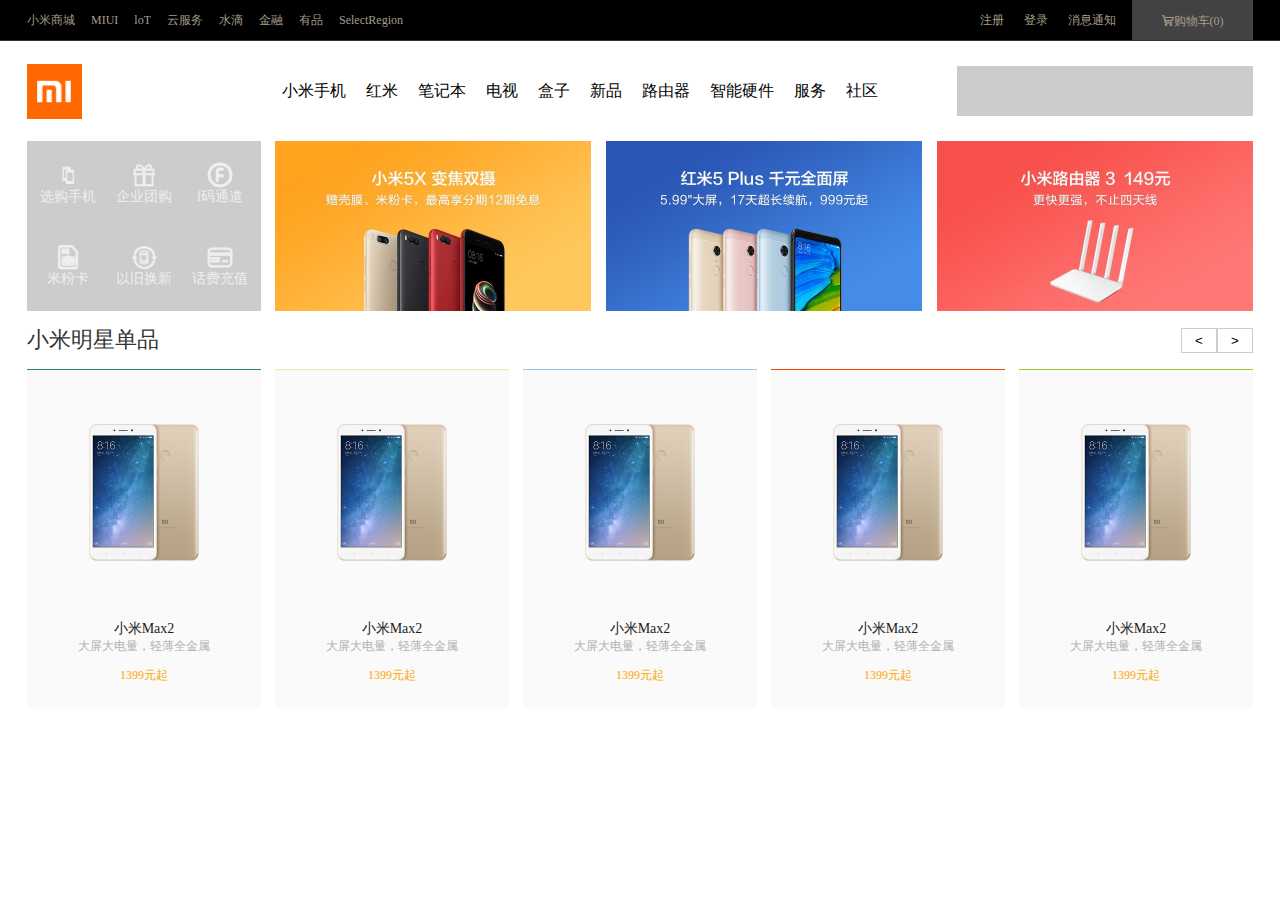
==== index.html @ 0aa176bc "1" ====
<!DOCTYPE html>
<html lang="en">
<head>
	<meta charset="UTF-8">
	<title>小米</title>
	<link rel="shortcut icon" href="image/xmi-logo.ico" type="image/x-icon">
	<link rel="stylesheet" href="css/index.css">
	<link rel="stylesheet" href="css/bass.css">
	<link rel="stylesheet" href="font/iconfont.css">
</head>
<body>
	<!-- 头部开始 -->
	<div class="head">
		<div class="head-neikuan">
			<div class="head-left">
				<a href="" class="head-wenzi">小米商城</a>
				<a href="" class="head-wenzi">MIUI</a>
				<a href="" class="head-wenzi">loT</a>
				<a href="" class="head-wenzi">云服务</a>
				<a href="" class="head-wenzi">水滴</a>
				<a href="" class="head-wenzi">金融</a>
				<a href="" class="head-wenzi">有品</a>
				<a href="" class="head-wenzi">SelectRegion</a>
			</div>
			<div class="head-right">
				<a href="" class="head-wenzi-r">注册</a>
				<a href="" class="head-wenzi-r">登录</a>
				<a href="" class="head-wenzi-r">消息通知</a>
				<div class="buycar">
					<span class="iconfont icon-cart head-buy">购物车(0)</span>
				</div>
			</div>
		</div>
	</div>
	<!-- 头部结束 -->
	<!-- 导航开始 -->
	<div class="nav">
		<div class="nav-left">
			<div class="logo">
				<img src="image/xmi-logo.ico" alt="">
			</div>
		</div>
		<div class="nav-center">
			<span class="nav-wenzi">小米手机</span>
			<span class="nav-wenzi">红米</span>
			<span class="nav-wenzi">笔记本</span>
			<span class="nav-wenzi">电视</span>
			<span class="nav-wenzi">盒子</span>
			<span class="nav-wenzi">新品</span>
			<span class="nav-wenzi">路由器</span>
			<span class="nav-wenzi">智能硬件</span>
			<span class="nav-wenzi">服务</span>
			<span class="nav-wenzi">社区</span>
		</div>
		<div class="nav-right"></div>	
	</div>
	<!-- 导航结束 -->
	<!-- Banner 下列表开始 -->
	<ul class="bannerList">
		<li>
			<div class="banner-icon">
				<a href=""> <!-- 只为了跳转 --> 
					<span class="iconfont icon-xuangoushouji banner-shouji"></span>
					<span class="list-1">选购手机</span>
				</a>		
			</div>

			<div class="banner-icon">
				<a href="">
					<span class="iconfont icon-man150yuanbaoyou24px banner-shouji"></span>
					<span class="list-1">企业团购</span>
				</a>		
			</div>

			<div class="banner-icon">
				<a href=""> 
					<span class="iconfont icon-fma banner-shouji"></span>
					<span class="list-1">f码通道</span>
				</a>		
			</div>

			<div class="banner-icon">
				<a href=""> 
					<span class="iconfont icon-mifenqia banner-shouji"></span>
					<span class="list-1">米粉卡</span>
				</a>		
			</div>

			<div class="banner-icon">
				<a href=""> 
					<span class="iconfont icon-yijiuhuanxin banner-shouji"></span>
					<span class="list-1">以旧换新</span>
				</a>		
			</div>

			<div class="banner-icon">
				<a href=""> 
					<span class="iconfont icon-huafeichongzhi banner-shouji"></span>
					<span class="list-1">话费充值</span>
				</a>		
			</div>
		</li>
		<li><img src="image/banneerTupian1.jpg" alt=""></li>
		<li><img src="image/banneerTupian2.jpg" alt=""></li>
		<li><img src="image/banneerTupian3.jpg" alt=""></li>
	</ul>
	<!-- Banner 下列表结束 -->
	<!-- 单品开始 -->
	<div class="danpin">
		<div class="danpin-top">
			<h1 class="danpin-title">小米明星单品</h1>
			<div class="danpin-jiantou">
				<button>&lt;</button>
				<button>&gt;</button>
			</div>
		</div>
		<div class="danpin-bottom">
			<div class="danpin-item">
				<div class="danpin-item1">
					<img src="image/shoujitu.ico" alt="">
				</div>
				<a href="" class="danpin-item2">小米Max2</a>
				<span class="danpin-item3">大屏大电量，轻薄全金属</span>
				<span class="danpin-item4">1399元起</span>
			</div>

			<div class="danpin-item">
				<div class="danpin-item1">
					<img src="image/shoujitu.ico" alt="">
				</div>
				<a href="" class="danpin-item2">小米Max2</a>
				<span class="danpin-item3">大屏大电量，轻薄全金属</span>
				<span class="danpin-item4">1399元起</span>
			</div>

			<div class="danpin-item">
				<div class="danpin-item1">
					<img src="image/shoujitu.ico" alt="">
				</div>
				<a href="" class="danpin-item2">小米Max2</a>
				<span class="danpin-item3">大屏大电量，轻薄全金属</span>
				<span class="danpin-item4">1399元起</span>
			</div>

			<div class="danpin-item">
				<div class="danpin-item1">
					<img src="image/shoujitu.ico" alt="">
				</div>
				<a href="" class="danpin-item2">小米Max2</a>
				<span class="danpin-item3">大屏大电量，轻薄全金属</span>
				<span class="danpin-item4">1399元起</span>
			</div>

			<div class="danpin-item">
				<div class="danpin-item1">
					<img src="image/shoujitu.ico" alt="">
				</div>
				<a href="" class="danpin-item2">小米Max2</a>
				<span class="danpin-item3">大屏大电量，轻薄全金属</span>
				<span class="danpin-item4">1399元起</span>
			</div>
		</div>
	</div>
	<!-- 单品结束 -->
</body>
</html>
---- css/index.css ----
@font-face {
  font-family: 'iconfont';  /* project id 507239 */
  src: url('https://at.alicdn.com/t/font_507239_ojfknnttxx0f6r.eot');
  src: url('https://at.alicdn.com/t/font_507239_ojfknnttxx0f6r.eot?#iefix') format('embedded-opentype'),
  url('https://at.alicdn.com/t/font_507239_ojfknnttxx0f6r.woff') format('woff'),
  url('https://at.alicdn.com/t/font_507239_ojfknnttxx0f6r.ttf') format('truetype'),
  url('https://at.alicdn.com/t/font_507239_ojfknnttxx0f6r.svg#iconfont') format('svg');
}
.head{
	width: 100%;
	height: 40px;
	background-color: rgba(0, 0, 0, 8);
	border-bottom: 1px solid #333333;
}
.head-neikuan{
	width: 1226px;
	height: 100%;
	margin: 0 auto;
}
.head-left{
	background-color: #333333; 
}
.head-wenzi{
	color: #a59c89;
	font-size: 12px;
	line-height: 40px;
    float: left;
    margin-right: 16px;
    overflow: hidden; 
}
.head-right{
	overflow: hidden;
	float: right;
}
.head-wenzi-r{
	color: #a59c89;
	font-size: 12px;
	line-height: 40px;
    margin-right: 16px;  
}
.buycar{
	width: 121px;
	height: 40px;
	background-color: #424242;
	float: right;
	text-align: center;
	line-height: 40px;
}
.nav{
	width: 1226px;
	height: 100px;
	overflow: hidden;
	margin: 0 auto;
}

.nav-left{
	width: 55px;
	height: 55px;
    background-color: #ff6700;
    margin-top: 22.5px;
    float: left;
}
.logo{
	margin: 0 auto;
}
.nav-center{
	float: left;
	margin-left: 190px;
}
.nav-wenzi{
	float: left;
	line-height: 100px;
	padding: 0 10px;
	cursor: pointer;
}
.nav-right{
	width: 296px;
	height: 50px;
	float: right;
	background-color: #ccc;
	margin-top: 25px;
}
.danpin{
	width: 1226px;
	height: 438px;
	margin: 0 auto;
}
.danpin-top{
	width: 100%;
	height: 58px;
	line-height: 58px;
	color: #333;
}
.danpin-title{
	font-size: 22px;
	font-weight: 200;
	float: left;
}
.danpin-jiantou{
	width: 72px;
	height: 25px;
	background-color: red;
	float: right;
	margin-top: 16.5px;
}
.danpin-jiantou button{
	width: 34px;
	height: 23px;
	border: 1px solid #ccc;
	background-color: #fff;
	float: left;
	box-sizing: content-box;
	cursor: pointer; 
}
.danpin-bottom{
	width: 100%;
	height: 380px;
}
.danpin-item{
	width: 234px;
	height: 300px;
	border-top: 1px solid blue;
	background-color: #fafafa;
	padding-top: 39px;
	text-align: center;
	float: left;
	margin-right: 14px;
}
.danpin-item:nth-child(5){
	margin-right: 0;
	border-top-color: yellowgreen;
}
.danpin-item:nth-child(4){
	border-top-color: orangered;
}
.danpin-item:nth-child(3){
	border-top-color: skyblue;
}
.danpin-item:nth-child(2){
	border-top-color: palegoldenrod;
}
.danpin-item:nth-child(1){
	border-top-color: seagreen;
}
.danpin-item1{
	width: 160px;
	height: 166px;
	background-color: #fafafa;
	margin: 0 auto;
	/* margin-top:  */
}
.danpin-item2{
	display: block;
	margin-top: 45px;
	font-size: 14px;
	font-weight: 400;
	color: #212121;
}
.danpin-item3{
	display: block;
	font-size: 12px;
    color: #b0b0b0;
}
.danpin-item4{
    font-size: 12px;
    color: orange;
    display: block;
    margin-top: 12px;
}
.buycar .head-buy{
	color: #a59c89;
	font-size: 12px;
}
.bannerList{
	width: 1226px;
	height: 170px;
	margin: 0 auto; 
}
.bannerList li{
	width: 316px;
	height: 100%;
	background-color: #ccc;
	float: left;
}
.bannerList li:nth-child(1){
	width: 228px;
	height: 164px;
	padding: 3px;
}
.bannerList li:nth-child(2){
	margin-left: 14px;
}
.bannerList li:nth-child(3){
	margin-left: 15px;
}
.bannerList li:nth-child(4){
	margin-left: 15px;
}
.banner-icon{
	width: 76px;
	height: 64px;
	/* background-color: palevioletred; */
	padding-top: 18px;
	float: left;
}
.banner-icon .banner-shouji{
	font-size: 24px;
	font-weight: bolder;
	color: rgba(255, 255, 255, 0.7);
	display: block;
	text-align: center;
}
.list-1{
	font-size: 14px;
	color: rgba(255, 255, 255, 0.7);
	display: block;
	text-align: center;
}
---- css/bass.css ----
*{
	margin: 0; /*body=8px*/
	padding: 0;/* 列表；button */
	text-decoration: none;/* a */
	outline: none;/* button */
	list-style: none;/* 列表 */
}
img{
	width: 100%;
	height: 100%;
}
---- font/iconfont.css ----
@font-face {font-family: "iconfont";
  src: url('iconfont.eot?t=1513146996844'); /* IE9*/
  src: url('iconfont.eot?t=1513146996844#iefix') format('embedded-opentype'), /* IE6-IE8 */
  url('[data-uri]') format('woff'),
  url('iconfont.ttf?t=1513146996844') format('truetype'), /* chrome, firefox, opera, Safari, Android, iOS 4.2+*/
  url('iconfont.svg?t=1513146996844#iconfont') format('svg'); /* iOS 4.1- */
}

.iconfont {
  font-family:"iconfont" !important;
  font-size:16px;
  font-style:normal;
  -webkit-font-smoothing: antialiased;
  -moz-osx-font-smoothing: grayscale;
}

.icon-15tianwuliyoutuihuo:before { content: "\e606"; }

.icon-qianjin:before { content: "\e654"; }

.icon-520jiashouhouwangdian24px:before { content: "\e607"; }

.icon-man150yuanbaoyou24px:before { content: "\e608"; }

.icon-xinxi:before { content: "\e61b"; }

.icon-weibiaoti-1:before { content: "\e603"; }

.icon-weixiu:before { content: "\e604"; }

.icon-sousuoanniu:before { content: "\e64f"; }

.icon-font43:before { content: "\e602"; }

.icon-xuangoushouji:before { content: "\e605"; }

.icon-tianwuliyoutuihuo:before { content: "\e622"; }

.icon-cart:before { content: "\e600"; }

.icon-mifenqia:before { content: "\e60e"; }

.icon-yijiuhuanxin:before { content: "\e60f"; }

.icon-huafeichongzhi:before { content: "\e610"; }

.icon-fma:before { content: "\e601"; }
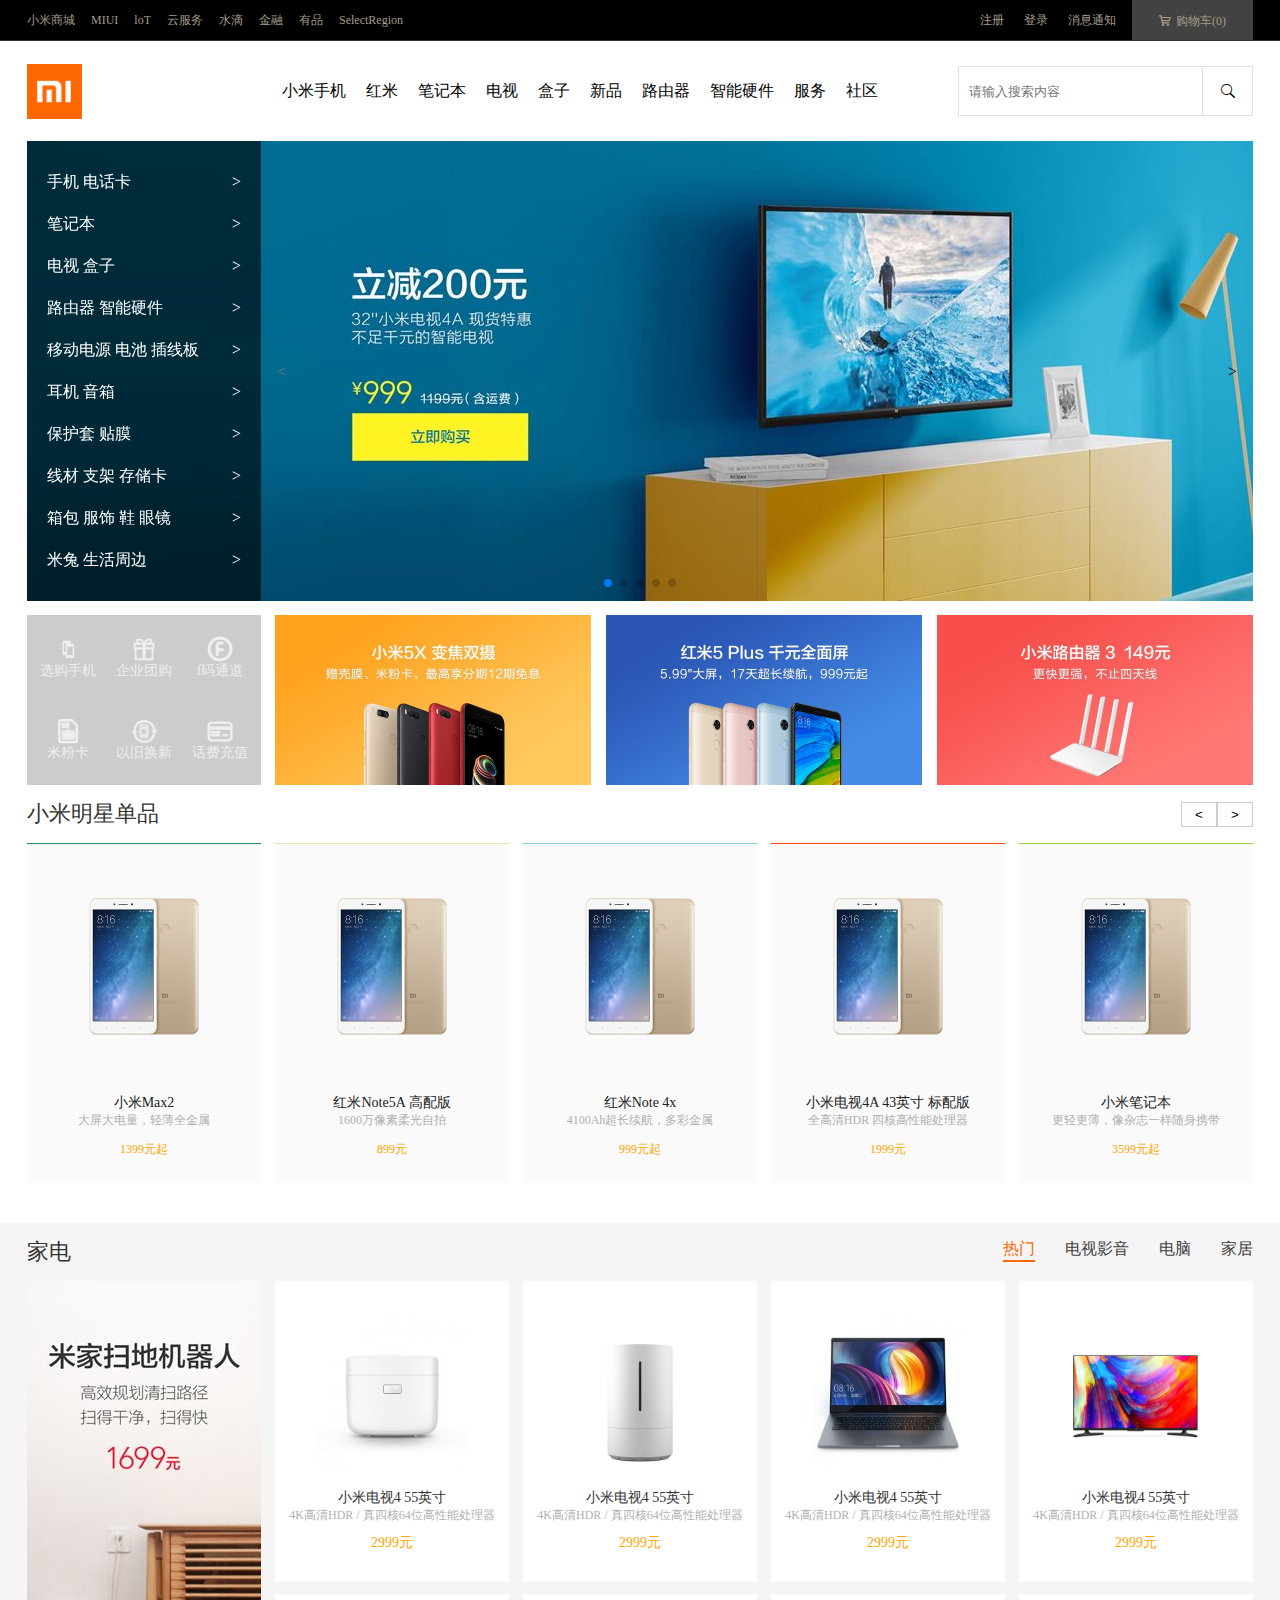
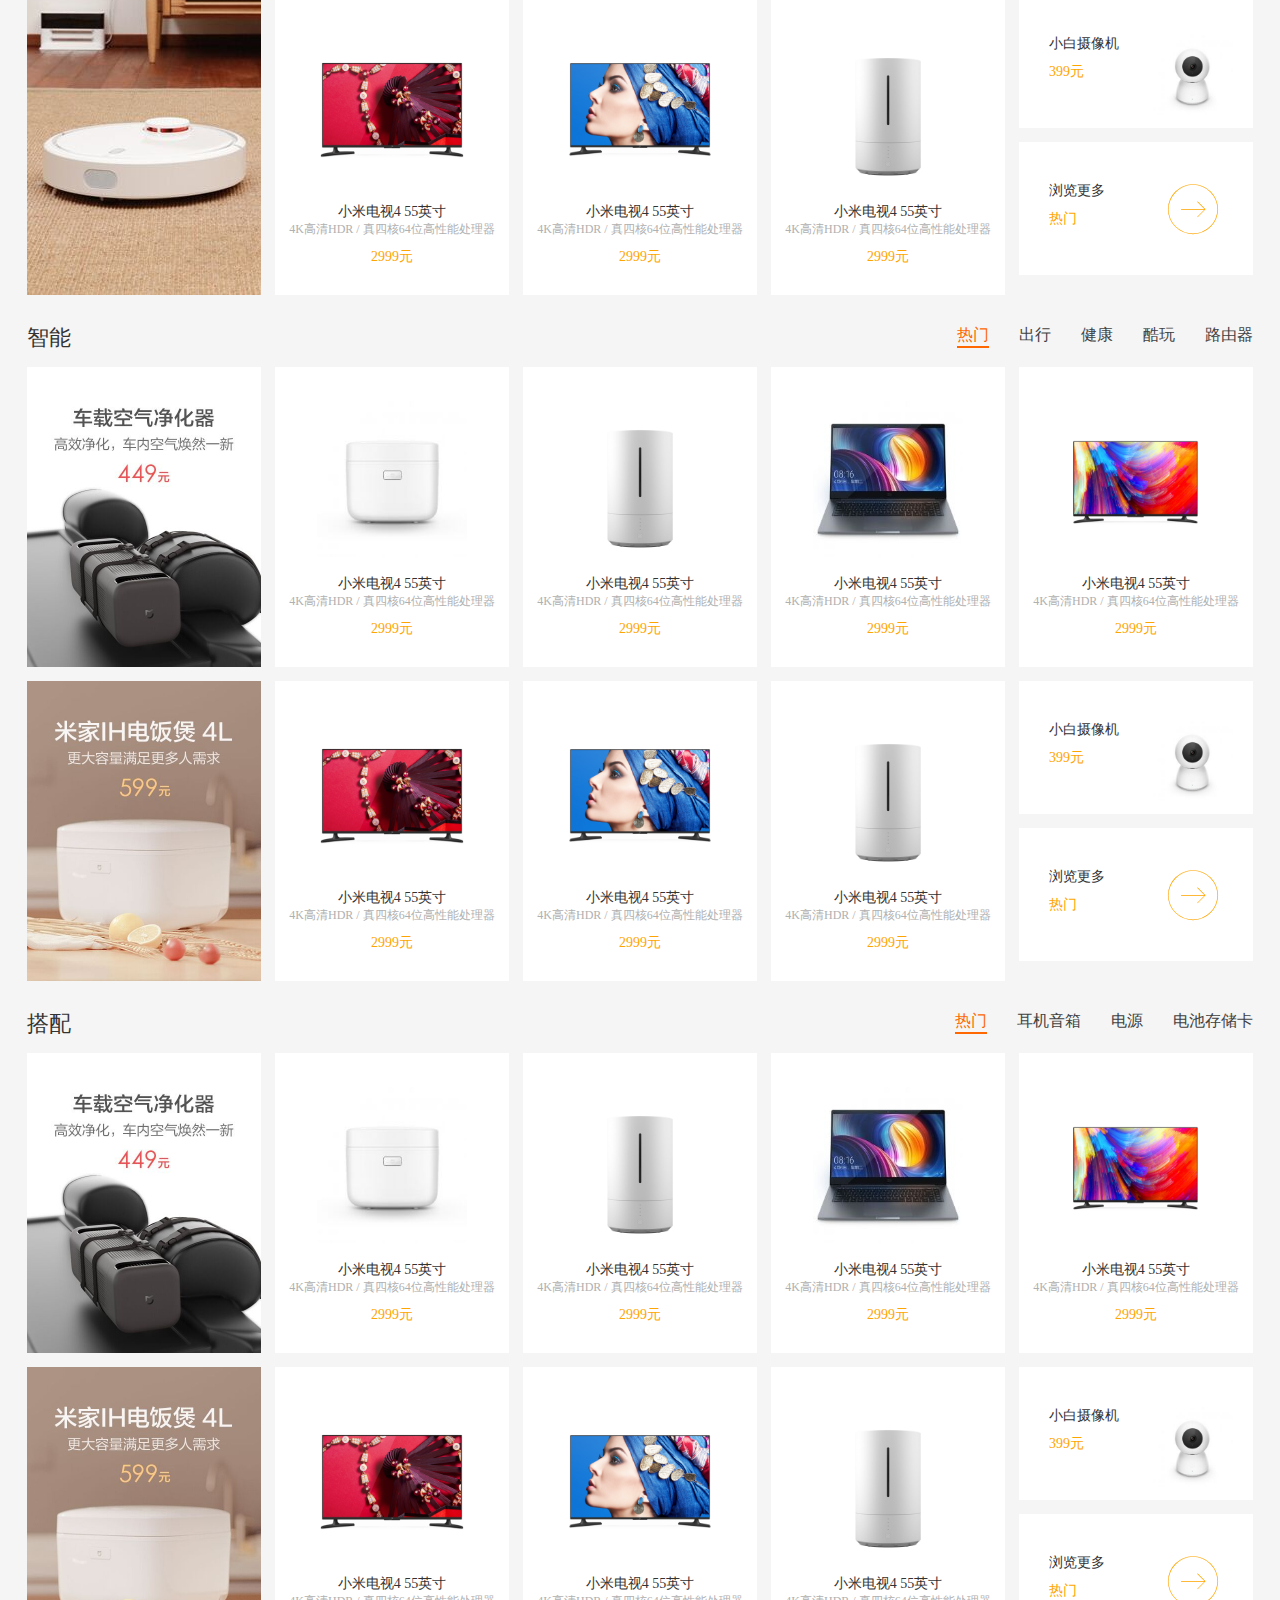
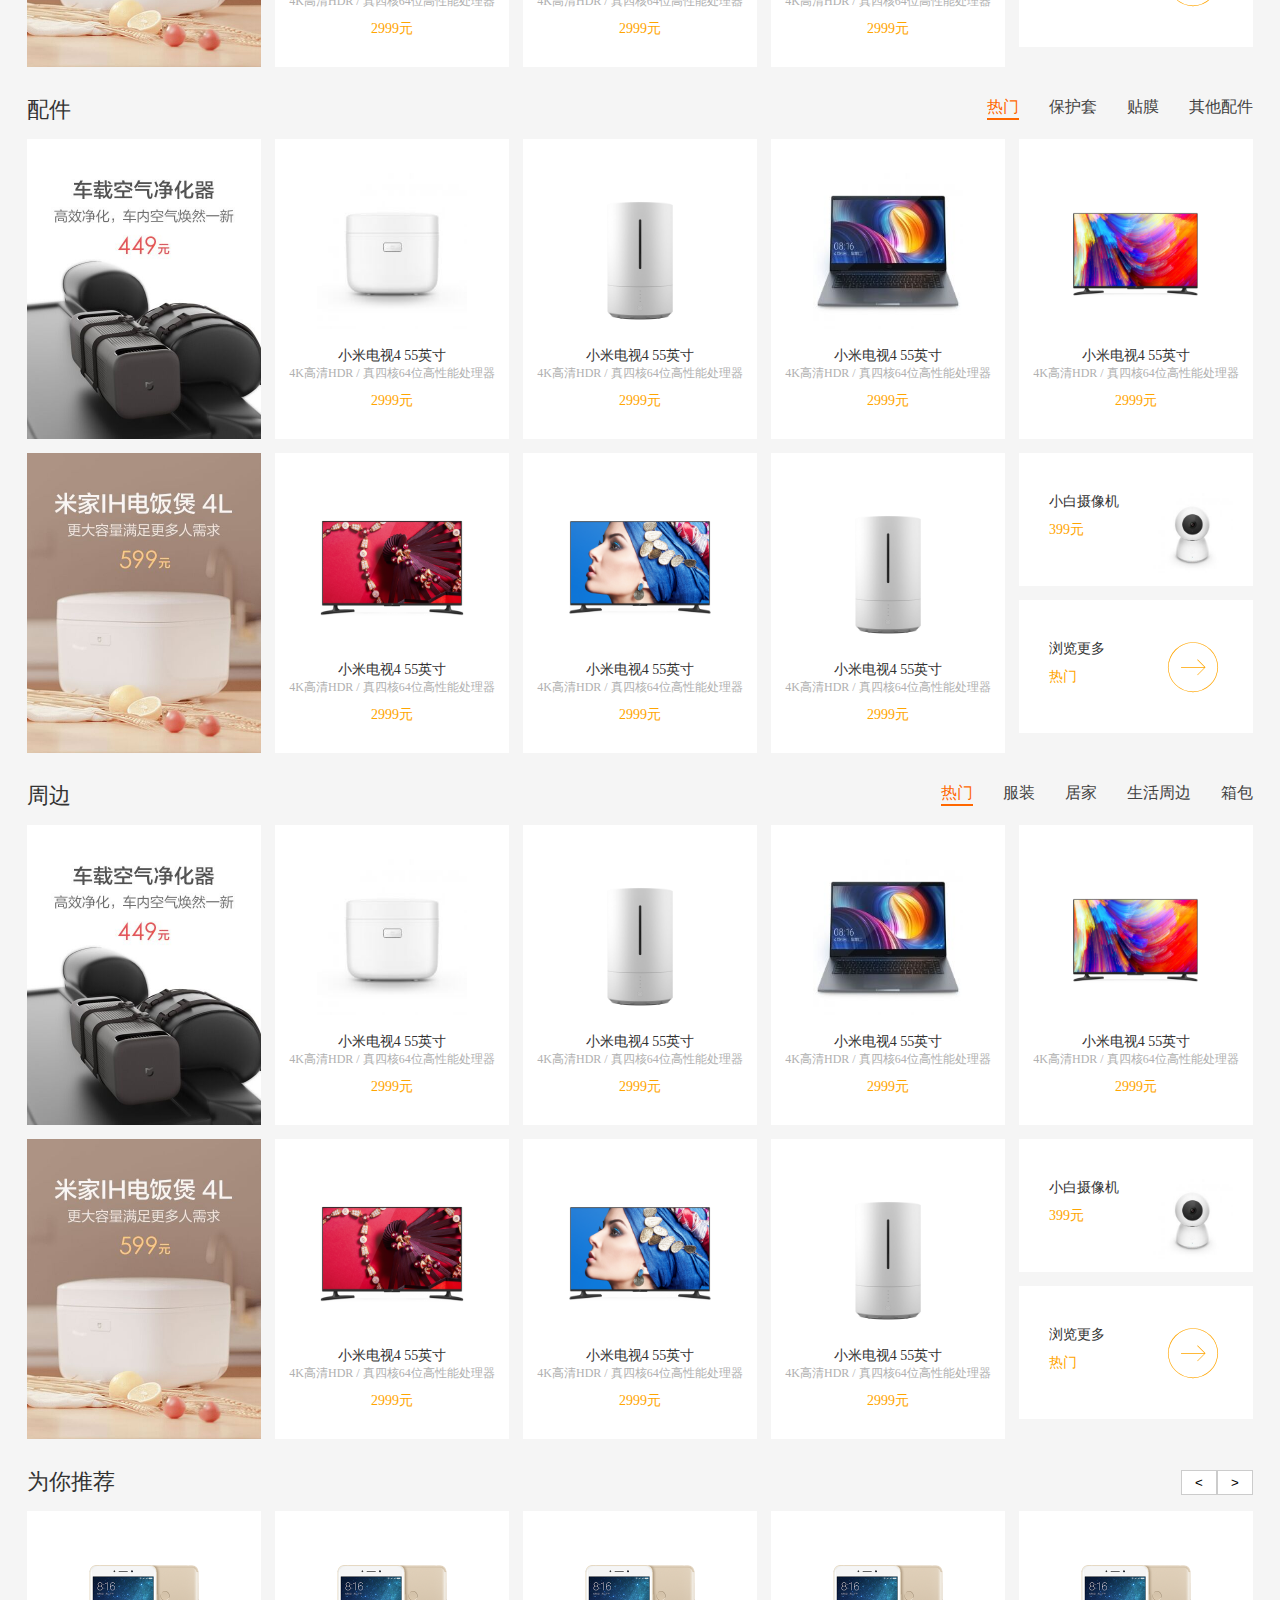
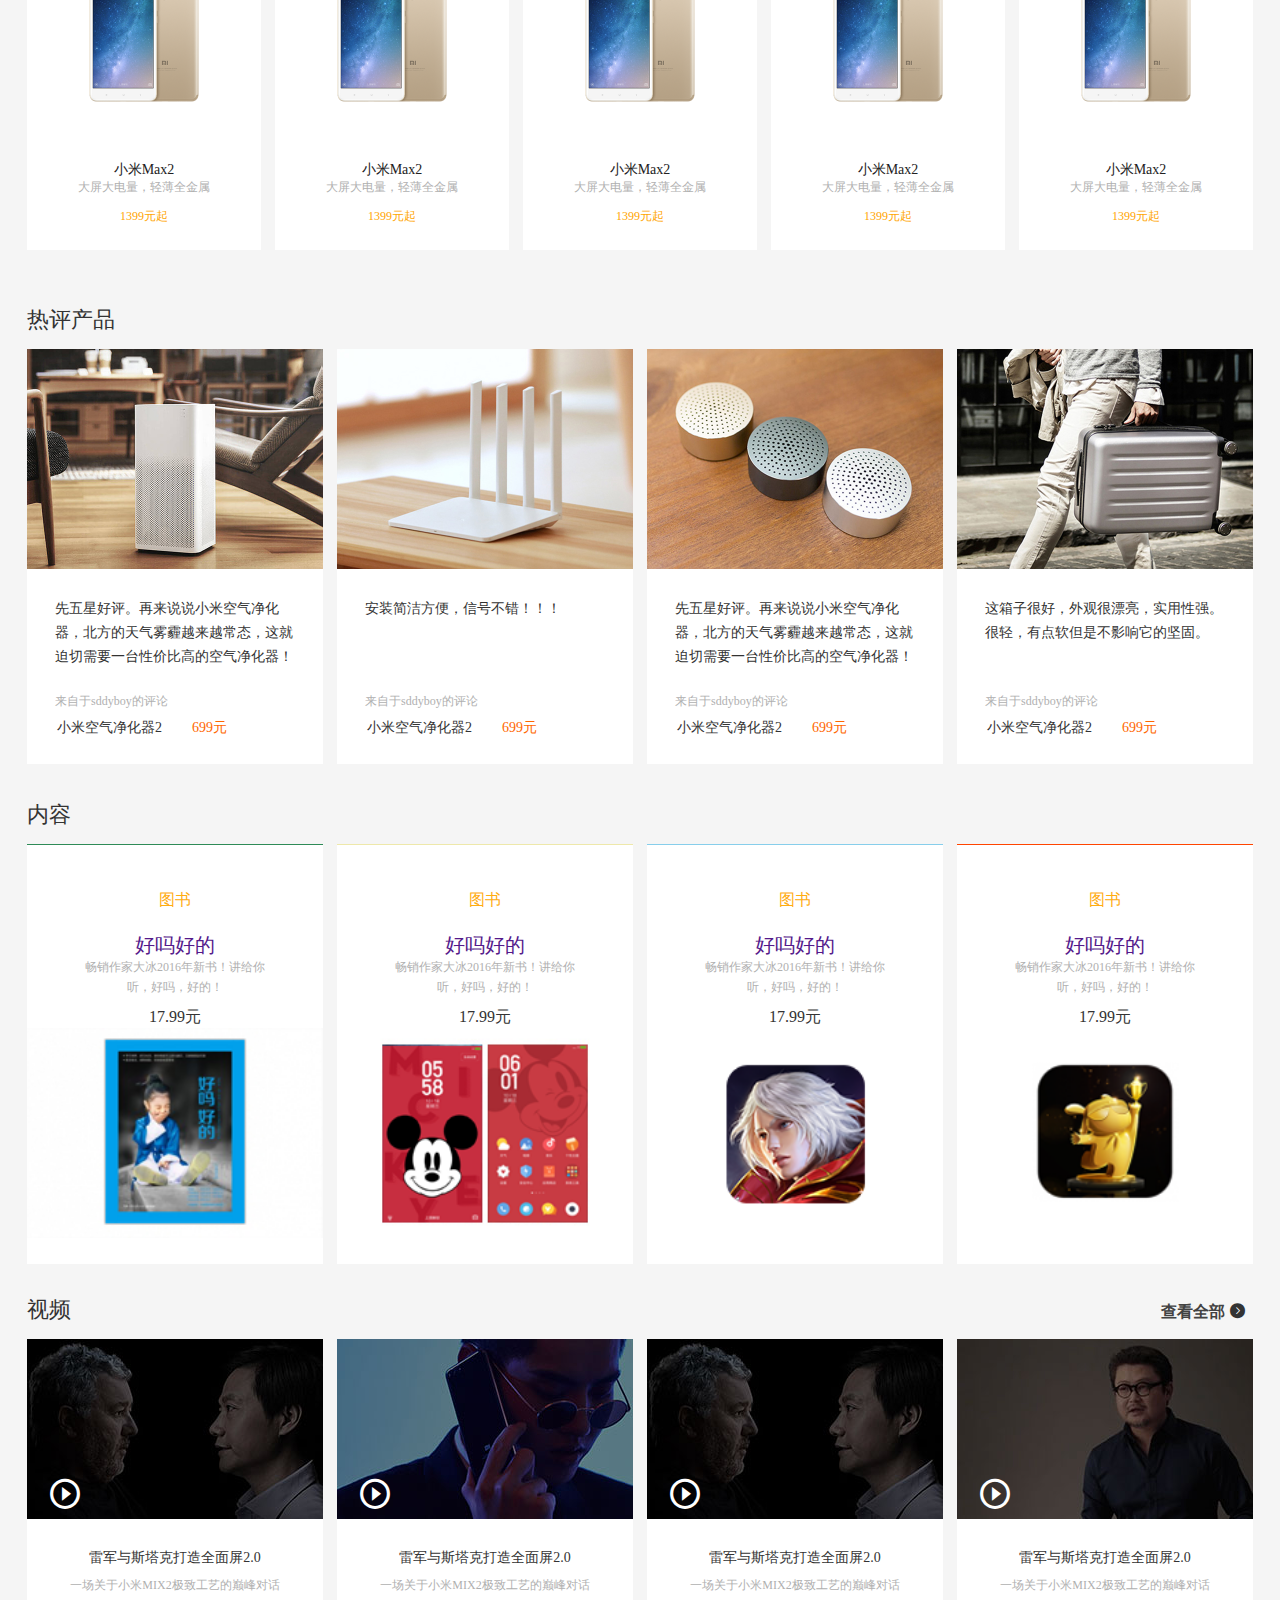
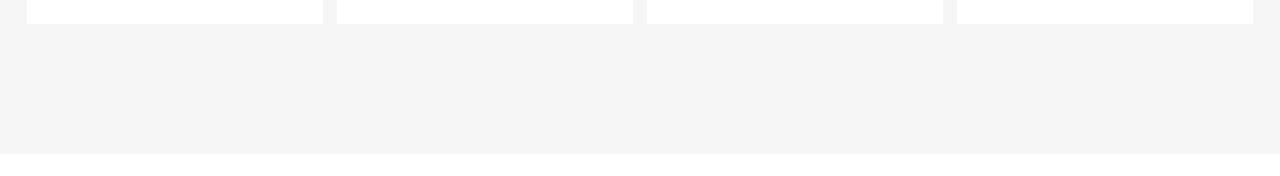
==== commit 60ff9782: "1" ====
--- a/index.html
+++ b/index.html
@@ -7,6 +7,7 @@
 	<link rel="stylesheet" href="css/index.css">
 	<link rel="stylesheet" href="css/bass.css">
 	<link rel="stylesheet" href="font/iconfont.css">
+	<link rel="stylesheet" href="css/swiper.min.css">
 </head>
 <body>
 	<!-- 头部开始 -->
@@ -52,9 +53,132 @@
 			<span class="nav-wenzi">服务</span>
 			<span class="nav-wenzi">社区</span>
 		</div>
-		<div class="nav-right"></div>	
+		<div class="nav-right">
+			<div class="nav-search">
+				<input type="text" placeholder="请输入搜索内容">
+			</div>
+			<div class="nav-btn">
+				<input type="submit" class="iconfont" value="&#xe64f;">  <!-- input是单标签 放入icon时不能在class中添加 需要用value -->  
+			</div>
+			
+		</div>	
 	</div>
 	<!-- 导航结束 -->
+	<!-- Banner开始 -->
+	<div class="Banner swiper-container" id="swiper1">
+		<div class="Banner-img swiper-wrapper">
+			<div class="swiper-slide">
+				<img src="image/b1.jpg" alt="">
+			</div>
+			<div class="swiper-slide">
+				<img src="image/b2.jpg" alt="">
+			</div>
+			<div class="swiper-slide">
+				<img src="image/b3.jpg" alt="">
+			</div>
+			<div class="swiper-slide">
+				<img src="image/b4.jpg" alt="">
+			</div>
+			<div class="swiper-slide">
+				<img src="image/b5.jpg" alt="">
+			</div>
+			<div class="bannner-img-jiantou-left swiper-button-prev">&lt;				
+			</div>
+			<div class="bannner-img-jiantou-right swiper-button-next">&gt;
+			</div>
+		</div>
+		<ul class="Banner-nav">
+			<li>
+				<a href="" class="banner-nv-wenzi">
+					<span>手机 电话卡</span>
+					<span class="Banner-nav-jiantou">&gt;</span>
+				</a>
+			</li>
+
+			<li>
+				<a href="" class="banner-nv-wenzi">
+					<span>笔记本</span>
+					<span class="Banner-nav-jiantou">&gt;</span>
+				</a>
+			</li>
+
+			<li>
+				<a href="" class="banner-nv-wenzi">
+					<span>电视 盒子</span>
+					<span class="Banner-nav-jiantou">&gt;</span>
+				</a>
+			</li>
+
+			<li>
+				<a href="" class="banner-nv-wenzi">
+					<span>路由器 智能硬件</span>
+					<span class="Banner-nav-jiantou">&gt;</span>
+				</a>
+			</li>
+
+			<li>
+				<a href="" class="banner-nv-wenzi">
+					<span>移动电源 电池 插线板</span>
+					<span class="Banner-nav-jiantou">&gt;</span>
+				</a>
+			</li>
+
+			<li>
+				<a href="" class="banner-nv-wenzi">
+					<span>耳机 音箱</span>
+					<span class="Banner-nav-jiantou">&gt;</span>
+				</a>
+			</li>
+
+			<li>
+				<a href="" class="banner-nv-wenzi">
+					<span>保护套 贴膜</span>
+					<span class="Banner-nav-jiantou">&gt;</span>
+				</a>
+			</li>
+
+			<li>
+				<a href="" class="banner-nv-wenzi">
+					<span>线材 支架 存储卡</span>
+					<span class="Banner-nav-jiantou">&gt;</span>
+				</a>
+			</li>
+
+			<li>
+				<a href="" class="banner-nv-wenzi">
+					<span>箱包 服饰 鞋 眼镜</span>
+					<span class="Banner-nav-jiantou">&gt;</span>
+				</a>
+			</li>
+
+			<li>
+				<a href="" class="banner-nv-wenzi">
+					<span>米兔 生活周边</span>
+					<span class="Banner-nav-jiantou">&gt;</span>
+				</a>
+			</li>
+		</ul>
+		<!-- <div class="Banner-zuo">
+			<button>&lt;</button>
+		</div>
+		<div class="Banner-you">
+			<button>&gt;</button>
+		</div> -->
+		<div class="banner-lunbodain swiper-pagination">
+				<a href="" class="banner-lunbodian-item"></a>
+
+				<a href="" class="banner-lunbodian-item"></a>
+
+				<a href="" class="banner-lunbodian-item"></a>
+
+				<a href="" class="banner-lunbodian-item"></a>
+
+				<a href="" class="banner-lunbodian-item"></a>
+
+				<a href="" class="banner-lunbodian-item"></a>
+			</div>
+	</div>
+	<!-- Banner结束 -->
 	<!-- Banner 下列表开始 -->
 	<ul class="bannerList">
 		<li>
@@ -128,39 +252,939 @@
 				<div class="danpin-item1">
 					<img src="image/shoujitu.ico" alt="">
 				</div>
-				<a href="" class="danpin-item2">小米Max2</a>
-				<span class="danpin-item3">大屏大电量，轻薄全金属</span>
-				<span class="danpin-item4">1399元起</span>
+				<a href="" class="danpin-item2">红米Note5A 高配版</a>
+				<span class="danpin-item3">1600万像素柔光自拍</span>
+				<span class="danpin-item4">899元</span>
 			</div>
 
 			<div class="danpin-item">
 				<div class="danpin-item1">
 					<img src="image/shoujitu.ico" alt="">
 				</div>
-				<a href="" class="danpin-item2">小米Max2</a>
-				<span class="danpin-item3">大屏大电量，轻薄全金属</span>
-				<span class="danpin-item4">1399元起</span>
+				<a href="" class="danpin-item2">红米Note 4x</a>
+				<span class="danpin-item3">4100Ah超长续航，多彩金属</span>
+				<span class="danpin-item4">999元起</span>
 			</div>
 
 			<div class="danpin-item">
 				<div class="danpin-item1">
 					<img src="image/shoujitu.ico" alt="">
 				</div>
-				<a href="" class="danpin-item2">小米Max2</a>
-				<span class="danpin-item3">大屏大电量，轻薄全金属</span>
-				<span class="danpin-item4">1399元起</span>
+				<a href="" class="danpin-item2">小米电视4A 43英寸 标配版</a>
+				<span class="danpin-item3">全高清HDR 四核高性能处理器</span>
+				<span class="danpin-item4">1999元</span>
 			</div>
 
 			<div class="danpin-item">
 				<div class="danpin-item1">
 					<img src="image/shoujitu.ico" alt="">
 				</div>
-				<a href="" class="danpin-item2">小米Max2</a>
-				<span class="danpin-item3">大屏大电量，轻薄全金属</span>
-				<span class="danpin-item4">1399元起</span>
+				<a href="" class="danpin-item2">小米笔记本</a>
+				<span class="danpin-item3">更轻更薄，像杂志一样随身携带</span>
+				<span class="danpin-item4">3599元起</span>
 			</div>
 		</div>
 	</div>
 	<!-- 单品结束 -->
+
+    <!-- 家电开始 -->
+	<div id="box">
+		<div class="jiadian">
+			<div class="jiadian-top">
+				<h2>家电</h2>
+				<div class="jiadian-xuan">
+					<span class="jiadian-xuan-active">热门</span>   <!-- active 选中效果 -->
+					<span>电视影音</span>
+					<span>电脑</span>
+					<span>家居</span>
+				</div>
+			</div>
+			<div class="jiadian-bottom">
+				<div class="jiadian-L">
+					<img src="image/jiadain left.jpg" alt="">
+				</div>
+				<ul class="jiadian-right">
+					<li class="jiadian-item">
+						<a href="" class="jiadian-item1">
+							<img src="image/jiadian right1.jpg" alt="">
+						</a>
+						<a href="" class="jiadian-item2">小米电视4 55英寸</a>
+ 						<p class="jiadian-item3">4K高清HDR / 真四核64位高性能处理器</p> <!-- 段落标签p -->
+ 						<span class="jiadian-item4">2999元</span>
+ 						<a href="" class="display"><p>颜值担当，很不错的一款的产品。</p>
+								<span>来自于随风而去的评价</span>
+						</a>
+					</li>
+
+					<li class="jiadian-item">
+						<a href="" class="jiadian-item1">
+							<img src="image/jiadian right2.jpg" alt="">
+						</a>
+						<a href="" class="jiadian-item2">小米电视4 55英寸</a>
+ 						<p class="jiadian-item3">4K高清HDR / 真四核64位高性能处理器</p> <!-- 段落标签p -->
+ 						<span class="jiadian-item4">2999元</span>
+ 						<a href="" class="display"><p>颜值担当，很不错的一款的产品。</p>
+								<span>来自于随风而去的评价</span>
+						</a>
+					</li>
+
+					<li class="jiadian-item">
+						<a href="" class="jiadian-item1">
+							<img src="image/jiadian right3.jpg" alt="">
+						</a>
+						<a href="" class="jiadian-item2">小米电视4 55英寸</a>
+ 						<p class="jiadian-item3">4K高清HDR / 真四核64位高性能处理器</p> <!-- 段落标签p -->
+ 						<span class="jiadian-item4">2999元</span>
+ 						<a href="" class="display"><p>颜值担当，很不错的一款的产品。</p>
+								<span>来自于随风而去的评价</span>
+						</a>
+					</li>
+
+					<li class="jiadian-item">
+						<a href="" class="jiadian-item1">
+							<img src="image/jiadian right4.png" alt="">
+						</a>
+						<a href="" class="jiadian-item2">小米电视4 55英寸</a>
+ 						<p class="jiadian-item3">4K高清HDR / 真四核64位高性能处理器</p> <!-- 段落标签p -->
+ 						<span class="jiadian-item4">2999元</span>
+ 						<a href="" class="display"><p>颜值担当，很不错的一款的产品。</p>
+								<span>来自于随风而去的评价</span>
+						</a>
+					</li>
+
+					<li class="jiadian-item">
+						<a href="" class="jiadian-item1">
+							<img src="image/jiadian right5.png" alt="">
+						</a>
+						<a href="" class="jiadian-item2">小米电视4 55英寸</a>
+ 						<p class="jiadian-item3">4K高清HDR / 真四核64位高性能处理器</p> <!-- 段落标签p -->
+ 						<span class="jiadian-item4">2999元</span>
+ 						<a href="" class="display"><p>颜值担当，很不错的一款的产品。</p>
+								<span>来自于随风而去的评价</span>
+						</a>
+					</li>
+
+					<li class="jiadian-item">
+						<a href="" class="jiadian-item1">
+							<img src="image/jiadian right6.png" alt="">
+						</a>
+						<a href="" class="jiadian-item2">小米电视4 55英寸</a>
+ 						<p class="jiadian-item3">4K高清HDR / 真四核64位高性能处理器</p> <!-- 段落标签p -->
+ 						<span class="jiadian-item4">2999元</span>
+ 						<a href="" class="display"><p>颜值担当，很不错的一款的产品。</p>
+								<span>来自于随风而去的评价</span>
+						</a>
+					</li>
+
+					<li class="jiadian-item">
+						<a href="" class="jiadian-item1">
+							<img src="image/jiadian right2.jpg" alt="">
+						</a>
+						<a href="" class="jiadian-item2">小米电视4 55英寸</a>
+ 						<p class="jiadian-item3">4K高清HDR / 真四核64位高性能处理器</p> <!-- 段落标签p -->
+ 						<span class="jiadian-item4">2999元</span>
+ 						<a href="" class="display"><p>颜值担当，很不错的一款的产品。</p>
+								<span>来自于随风而去的评价</span>
+						</a>
+					</li>
+					<li class="jiadian-item-s">
+						<div class="jiadian-wenzi">
+							<a href="" class="jiadian-item2">小白摄像机</a>
+							<span class="jiadian-item4">399元</span>
+						</div>
+						<div class="jiadian-xiaobaitu">
+							<img src="image/jiadian right7.jpg" alt="">
+						</div>
+					</li>
+					
+					<li class="jiadian-item-s">
+						<div class="jiadian-wenzi">
+							<a href="" class="jiadian-item2">浏览更多</a>
+							<span class="jiadian-item4">热门</span>
+						</div>
+						<div class="jiadian-xiaobaitu">
+							<span class="iconfont icon-weibiaoti-1"></span>
+						</div>
+					</li>
+
+				</ul>
+			</div>
+		</div>
+	<!-- 家电结束 -->
+	<!-- 智能开始 -->
+		<div class="jiadian">
+			<div class="jiadian-top">
+				<h2>智能</h2>
+				<div class="jiadian-xuan">
+					<span class="jiadian-xuan-active">热门</span>   <!-- active 选中效果 -->
+					<span>出行</span>
+					<span>健康</span>
+					<span>酷玩</span>
+					<span>路由器</span>
+				</div>
+			</div>
+			<div class="jiadian-bottom">
+				<div class="jiadian-left">
+					<div class="zhineng1">
+						<img src="image/zhineng left.jpg" alt="">	
+					</div>
+					<div class="zhineng2">
+						<img src="image/zhienng left2.jpg" alt="">	
+					</div>
+					
+					
+				</div>
+				<ul class="jiadian-right">
+					<li class="jiadian-item">
+						<a href="" class="jiadian-item1">
+							<img src="image/jiadian right1.jpg" alt="">
+						</a>
+						<a href="" class="jiadian-item2">小米电视4 55英寸</a>
+ 						<p class="jiadian-item3">4K高清HDR / 真四核64位高性能处理器</p> <!-- 段落标签p -->
+ 						<span class="jiadian-item4">2999元</span>
+ 						<a href="" class="display"><p>颜值担当，很不错的一款的产品。</p>
+								<span>来自于随风而去的评价</span>
+						</a>
+					</li>
+
+					<li class="jiadian-item">
+						<a href="" class="jiadian-item1">
+							<img src="image/jiadian right2.jpg" alt="">
+						</a>
+						<a href="" class="jiadian-item2">小米电视4 55英寸</a>
+ 						<p class="jiadian-item3">4K高清HDR / 真四核64位高性能处理器</p> <!-- 段落标签p -->
+ 						<span class="jiadian-item4">2999元</span>
+ 						<a href="" class="display"><p>颜值担当，很不错的一款的产品。</p>
+								<span>来自于随风而去的评价</span>
+						</a>
+					</li>
+
+					<li class="jiadian-item">
+						<a href="" class="jiadian-item1">
+							<img src="image/jiadian right3.jpg" alt="">
+						</a>
+						<a href="" class="jiadian-item2">小米电视4 55英寸</a>
+ 						<p class="jiadian-item3">4K高清HDR / 真四核64位高性能处理器</p> <!-- 段落标签p -->
+ 						<span class="jiadian-item4">2999元</span>
+ 						<a href="" class="display"><p>颜值担当，很不错的一款的产品。</p>
+								<span>来自于随风而去的评价</span>
+						</a>
+					</li>
+
+					<li class="jiadian-item">
+						<a href="" class="jiadian-item1">
+							<img src="image/jiadian right4.png" alt="">
+						</a>
+						<a href="" class="jiadian-item2">小米电视4 55英寸</a>
+ 						<p class="jiadian-item3">4K高清HDR / 真四核64位高性能处理器</p> <!-- 段落标签p -->
+ 						<span class="jiadian-item4">2999元</span>
+ 						<a href="" class="display"><p>颜值担当，很不错的一款的产品。</p>
+								<span>来自于随风而去的评价</span>
+						</a>
+					</li>
+
+					<li class="jiadian-item">
+						<a href="" class="jiadian-item1">
+							<img src="image/jiadian right5.png" alt="">
+						</a>
+						<a href="" class="jiadian-item2">小米电视4 55英寸</a>
+ 						<p class="jiadian-item3">4K高清HDR / 真四核64位高性能处理器</p> <!-- 段落标签p -->
+ 						<span class="jiadian-item4">2999元</span>
+ 						<a href="" class="display"><p>颜值担当，很不错的一款的产品。</p>
+								<span>来自于随风而去的评价</span>
+						</a>
+					</li>
+
+					<li class="jiadian-item">
+						<a href="" class="jiadian-item1">
+							<img src="image/jiadian right6.png" alt="">
+						</a>
+						<a href="" class="jiadian-item2">小米电视4 55英寸</a>
+ 						<p class="jiadian-item3">4K高清HDR / 真四核64位高性能处理器</p> <!-- 段落标签p -->
+ 						<span class="jiadian-item4">2999元</span>
+ 						<a href="" class="display"><p>颜值担当，很不错的一款的产品。</p>
+								<span>来自于随风而去的评价</span>
+						</a>
+					</li>
+
+					<li class="jiadian-item">
+						<a href="" class="jiadian-item1">
+							<img src="image/jiadian right2.jpg" alt="">
+						</a>
+						<a href="" class="jiadian-item2">小米电视4 55英寸</a>
+ 						<p class="jiadian-item3">4K高清HDR / 真四核64位高性能处理器</p> <!-- 段落标签p -->
+ 						<span class="jiadian-item4">2999元</span>
+ 						<a href="" class="display"><p>颜值担当，很不错的一款的产品。</p>
+								<span>来自于随风而去的评价</span>
+						</a>
+					</li>
+					<li class="jiadian-item-s">
+						<div class="jiadian-wenzi">
+							<a href="" class="jiadian-item2">小白摄像机</a>
+							<span class="jiadian-item4">399元</span>
+						</div>
+						<div class="jiadian-xiaobaitu">
+							<img src="image/jiadian right7.jpg" alt="">
+						</div>
+					</li>
+					
+					<li class="jiadian-item-s">
+						<div class="jiadian-wenzi">
+							<a href="" class="jiadian-item2">浏览更多</a>
+							<span class="jiadian-item4">热门</span>
+						</div>
+						<div class="jiadian-xiaobaitu">
+							<span class="iconfont icon-weibiaoti-1"></span>
+						</div>
+					</li>
+
+				</ul>
+			</div>
+		</div>
+	<!-- 智能结束 -->
+	<!-- 搭配开始 -->
+		<div class="jiadian">
+			<div class="jiadian-top">
+				<h2>搭配</h2>
+				<div class="jiadian-xuan">
+					<span class="jiadian-xuan-active">热门</span>   <!-- active 选中效果 -->
+					<span>耳机音箱</span>
+					<span>电源</span>
+					<span>电池存储卡</span>
+				</div>
+			</div>
+			<div class="jiadian-bottom">
+				<div class="jiadian-left">
+					<div class="zhineng1">
+						<img src="image/zhineng left.jpg" alt="">	
+					</div>
+					<div class="zhineng2">
+						<img src="image/zhienng left2.jpg" alt="">	
+					</div>
+					
+					
+				</div>
+				<ul class="jiadian-right">
+					<li class="jiadian-item">
+						<a href="" class="jiadian-item1">
+							<img src="image/jiadian right1.jpg" alt="">
+						</a>
+						<a href="" class="jiadian-item2">小米电视4 55英寸</a>
+ 						<p class="jiadian-item3">4K高清HDR / 真四核64位高性能处理器</p> <!-- 段落标签p -->
+ 						<span class="jiadian-item4">2999元</span>
+ 						<a href="" class="display"><p>颜值担当，很不错的一款的产品。</p>
+								<span>来自于随风而去的评价</span>
+						</a>
+					</li>
+
+					<li class="jiadian-item">
+						<a href="" class="jiadian-item1">
+							<img src="image/jiadian right2.jpg" alt="">
+						</a>
+						<a href="" class="jiadian-item2">小米电视4 55英寸</a>
+ 						<p class="jiadian-item3">4K高清HDR / 真四核64位高性能处理器</p> <!-- 段落标签p -->
+ 						<span class="jiadian-item4">2999元</span>
+ 						<a href="" class="display"><p>颜值担当，很不错的一款的产品。</p>
+								<span>来自于随风而去的评价</span>
+						</a>
+					</li>
+
+					<li class="jiadian-item">
+						<a href="" class="jiadian-item1">
+							<img src="image/jiadian right3.jpg" alt="">
+						</a>
+						<a href="" class="jiadian-item2">小米电视4 55英寸</a>
+ 						<p class="jiadian-item3">4K高清HDR / 真四核64位高性能处理器</p> <!-- 段落标签p -->
+ 						<span class="jiadian-item4">2999元</span>
+ 						<a href="" class="display"><p>颜值担当，很不错的一款的产品。</p>
+								<span>来自于随风而去的评价</span>
+						</a>
+					</li>
+
+					<li class="jiadian-item">
+						<a href="" class="jiadian-item1">
+							<img src="image/jiadian right4.png" alt="">
+						</a>
+						<a href="" class="jiadian-item2">小米电视4 55英寸</a>
+ 						<p class="jiadian-item3">4K高清HDR / 真四核64位高性能处理器</p> <!-- 段落标签p -->
+ 						<span class="jiadian-item4">2999元</span>
+ 						<a href="" class="display"><p>颜值担当，很不错的一款的产品。</p>
+								<span>来自于随风而去的评价</span>
+						</a>
+					</li>
+
+					<li class="jiadian-item">
+						<a href="" class="jiadian-item1">
+							<img src="image/jiadian right5.png" alt="">
+						</a>
+						<a href="" class="jiadian-item2">小米电视4 55英寸</a>
+ 						<p class="jiadian-item3">4K高清HDR / 真四核64位高性能处理器</p> <!-- 段落标签p -->
+ 						<span class="jiadian-item4">2999元</span>
+ 						<a href="" class="display"><p>颜值担当，很不错的一款的产品。</p>
+								<span>来自于随风而去的评价</span>
+						</a>
+					</li>
+
+					<li class="jiadian-item">
+						<a href="" class="jiadian-item1">
+							<img src="image/jiadian right6.png" alt="">
+						</a>
+						<a href="" class="jiadian-item2">小米电视4 55英寸</a>
+ 						<p class="jiadian-item3">4K高清HDR / 真四核64位高性能处理器</p> <!-- 段落标签p -->
+ 						<span class="jiadian-item4">2999元</span>
+ 						<a href="" class="display"><p>颜值担当，很不错的一款的产品。</p>
+								<span>来自于随风而去的评价</span>
+						</a>
+					</li>
+
+					<li class="jiadian-item">
+						<a href="" class="jiadian-item1">
+							<img src="image/jiadian right2.jpg" alt="">
+						</a>
+						<a href="" class="jiadian-item2">小米电视4 55英寸</a>
+ 						<p class="jiadian-item3">4K高清HDR / 真四核64位高性能处理器</p> <!-- 段落标签p -->
+ 						<span class="jiadian-item4">2999元</span>
+ 						<a href="" class="display"><p>颜值担当，很不错的一款的产品。</p>
+								<span>来自于随风而去的评价</span>
+						</a>
+					</li>
+					<li class="jiadian-item-s">
+						<div class="jiadian-wenzi">
+							<a href="" class="jiadian-item2">小白摄像机</a>
+							<span class="jiadian-item4">399元</span>
+						</div>
+						<div class="jiadian-xiaobaitu">
+							<img src="image/jiadian right7.jpg" alt="">
+						</div>
+					</li>
+					
+					<li class="jiadian-item-s">
+						<div class="jiadian-wenzi">
+							<a href="" class="jiadian-item2">浏览更多</a>
+							<span class="jiadian-item4">热门</span>
+						</div>
+						<div class="jiadian-xiaobaitu">
+							<span class="iconfont icon-weibiaoti-1"></span>
+						</div>
+					</li>
+
+				</ul>
+			</div>
+		</div>
+	<!-- 搭配结束 -->
+	<!-- 配件开始 -->
+		<div class="jiadian">
+			<div class="jiadian-top">
+				<h2>配件</h2>
+				<div class="jiadian-xuan">
+					<span class="jiadian-xuan-active">热门</span>   <!-- active 选中效果 -->
+					<span>保护套</span>
+					<span>贴膜</span>
+					<span>其他配件</span>
+				</div>
+			</div>
+			<div class="jiadian-bottom">
+				<div class="jiadian-left">
+					<div class="zhineng1">
+						<img src="image/zhineng left.jpg" alt="">	
+					</div>
+					<div class="zhineng2">
+						<img src="image/zhienng left2.jpg" alt="">	
+					</div>					
+				</div>
+				<ul class="jiadian-right">
+					<li class="jiadian-item">
+						<a href="" class="jiadian-item1">
+							<img src="image/jiadian right1.jpg" alt="">
+						</a>
+						<a href="" class="jiadian-item2">小米电视4 55英寸</a>
+ 						<p class="jiadian-item3">4K高清HDR / 真四核64位高性能处理器</p> <!-- 段落标签p -->
+ 						<span class="jiadian-item4">2999元</span>
+ 						<a href="" class="display"><p>颜值担当，很不错的一款的产品。</p>
+								<span>来自于随风而去的评价</span>
+						</a>
+					</li>
+
+					<li class="jiadian-item">
+						<a href="" class="jiadian-item1">
+							<img src="image/jiadian right2.jpg" alt="">
+						</a>
+						<a href="" class="jiadian-item2">小米电视4 55英寸</a>
+ 						<p class="jiadian-item3">4K高清HDR / 真四核64位高性能处理器</p> <!-- 段落标签p -->
+ 						<span class="jiadian-item4">2999元</span>
+ 						<a href="" class="display"><p>颜值担当，很不错的一款的产品。</p>
+								<span>来自于随风而去的评价</span>
+						</a>
+					</li>
+
+					<li class="jiadian-item">
+						<a href="" class="jiadian-item1">
+							<img src="image/jiadian right3.jpg" alt="">
+						</a>
+						<a href="" class="jiadian-item2">小米电视4 55英寸</a>
+ 						<p class="jiadian-item3">4K高清HDR / 真四核64位高性能处理器</p> <!-- 段落标签p -->
+ 						<span class="jiadian-item4">2999元</span>
+ 						<a href="" class="display"><p>颜值担当，很不错的一款的产品。</p>
+								<span>来自于随风而去的评价</span>
+						</a>
+					</li>
+
+					<li class="jiadian-item">
+						<a href="" class="jiadian-item1">
+							<img src="image/jiadian right4.png" alt="">
+						</a>
+						<a href="" class="jiadian-item2">小米电视4 55英寸</a>
+ 						<p class="jiadian-item3">4K高清HDR / 真四核64位高性能处理器</p> <!-- 段落标签p -->
+ 						<span class="jiadian-item4">2999元</span>
+ 						<a href="" class="display"><p>颜值担当，很不错的一款的产品。</p>
+								<span>来自于随风而去的评价</span>
+						</a>
+					</li>
+
+					<li class="jiadian-item">
+						<a href="" class="jiadian-item1">
+							<img src="image/jiadian right5.png" alt="">
+						</a>
+						<a href="" class="jiadian-item2">小米电视4 55英寸</a>
+ 						<p class="jiadian-item3">4K高清HDR / 真四核64位高性能处理器</p> <!-- 段落标签p -->
+ 						<span class="jiadian-item4">2999元</span>
+ 						<a href="" class="display"><p>颜值担当，很不错的一款的产品。</p>
+								<span>来自于随风而去的评价</span>
+						</a>
+					</li>
+
+					<li class="jiadian-item">
+						<a href="" class="jiadian-item1">
+							<img src="image/jiadian right6.png" alt="">
+						</a>
+						<a href="" class="jiadian-item2">小米电视4 55英寸</a>
+ 						<p class="jiadian-item3">4K高清HDR / 真四核64位高性能处理器</p> <!-- 段落标签p -->
+ 						<span class="jiadian-item4">2999元</span>
+ 						<a href="" class="display"><p>颜值担当，很不错的一款的产品。</p>
+								<span>来自于随风而去的评价</span>
+						</a>
+					</li>
+
+					<li class="jiadian-item">
+						<a href="" class="jiadian-item1">
+							<img src="image/jiadian right2.jpg" alt="">
+						</a>
+						<a href="" class="jiadian-item2">小米电视4 55英寸</a>
+ 						<p class="jiadian-item3">4K高清HDR / 真四核64位高性能处理器</p> <!-- 段落标签p -->
+ 						<span class="jiadian-item4">2999元</span>
+ 						<a href="" class="display"><p>颜值担当，很不错的一款的产品。</p>
+								<span>来自于随风而去的评价</span>
+						</a>
+					</li>
+					<li class="jiadian-item-s">
+						<div class="jiadian-wenzi">
+							<a href="" class="jiadian-item2">小白摄像机</a>
+							<span class="jiadian-item4">399元</span>
+						</div>
+						<div class="jiadian-xiaobaitu">
+							<img src="image/jiadian right7.jpg" alt="">
+						</div>
+					</li>
+					
+					<li class="jiadian-item-s">
+						<div class="jiadian-wenzi">
+							<a href="" class="jiadian-item2">浏览更多</a>
+							<span class="jiadian-item4">热门</span>
+						</div>
+						<div class="jiadian-xiaobaitu">
+							<span class="iconfont icon-weibiaoti-1"></span>
+						</div>
+					</li>
+
+				</ul>
+			</div>
+		</div>	
+	    <!-- 配件结束 -->
+	    <!-- 周边开始 -->
+		<div class="jiadian">
+			<div class="jiadian-top">
+				<h2>周边</h2>
+				<div class="jiadian-xuan">
+					<span class="jiadian-xuan-active">热门</span>   <!-- active 选中效果 -->
+					<span>服装</span>
+					<span>居家</span>
+					<span>生活周边</span>
+					<span>箱包</span>
+				</div>
+			</div>
+			<div class="jiadian-bottom">
+				<div class="jiadian-left">
+					<div class="zhineng1">
+						<img src="image/zhineng left.jpg" alt="">	
+					</div>
+					<div class="zhineng2">
+						<img src="image/zhienng left2.jpg" alt="">	
+					</div>
+					
+					
+				</div>
+				<ul class="jiadian-right">
+					<li class="jiadian-item">
+						<a href="" class="jiadian-item1">
+							<img src="image/jiadian right1.jpg" alt="">
+						</a>
+						<a href="" class="jiadian-item2">小米电视4 55英寸</a>
+ 						<p class="jiadian-item3">4K高清HDR / 真四核64位高性能处理器</p> <!-- 段落标签p -->
+ 						<span class="jiadian-item4">2999元</span>
+ 						<a href="" class="display"><p>颜值担当，很不错的一款的产品。</p>
+								<span>来自于随风而去的评价</span>
+						</a>
+					</li>
+
+					<li class="jiadian-item">
+						<a href="" class="jiadian-item1">
+							<img src="image/jiadian right2.jpg" alt="">
+						</a>
+						<a href="" class="jiadian-item2">小米电视4 55英寸</a>
+ 						<p class="jiadian-item3">4K高清HDR / 真四核64位高性能处理器</p> <!-- 段落标签p -->
+ 						<span class="jiadian-item4">2999元</span>
+ 						<a href="" class="display"><p>颜值担当，很不错的一款的产品。</p>
+								<span>来自于随风而去的评价</span>
+						</a>
+					</li>
+
+					<li class="jiadian-item">
+						<a href="" class="jiadian-item1">
+							<img src="image/jiadian right3.jpg" alt="">
+						</a>
+						<a href="" class="jiadian-item2">小米电视4 55英寸</a>
+ 						<p class="jiadian-item3">4K高清HDR / 真四核64位高性能处理器</p> <!-- 段落标签p -->
+ 						<span class="jiadian-item4">2999元</span>
+ 						<a href="" class="display"><p>颜值担当，很不错的一款的产品。</p>
+								<span>来自于随风而去的评价</span>
+						</a>
+					</li>
+
+					<li class="jiadian-item">
+						<a href="" class="jiadian-item1">
+							<img src="image/jiadian right4.png" alt="">
+						</a>
+						<a href="" class="jiadian-item2">小米电视4 55英寸</a>
+ 						<p class="jiadian-item3">4K高清HDR / 真四核64位高性能处理器</p> <!-- 段落标签p -->
+ 						<span class="jiadian-item4">2999元</span>
+ 						<a href="" class="display"><p>颜值担当，很不错的一款的产品。</p>
+								<span>来自于随风而去的评价</span>
+						</a>
+					</li>
+
+					<li class="jiadian-item">
+						<a href="" class="jiadian-item1">
+							<img src="image/jiadian right5.png" alt="">
+						</a>
+						<a href="" class="jiadian-item2">小米电视4 55英寸</a>
+ 						<p class="jiadian-item3">4K高清HDR / 真四核64位高性能处理器</p> <!-- 段落标签p -->
+ 						<span class="jiadian-item4">2999元</span>
+ 						<a href="" class="display"><p>颜值担当，很不错的一款的产品。</p>
+								<span>来自于随风而去的评价</span>
+						</a>
+					</li>
+
+					<li class="jiadian-item">
+						<a href="" class="jiadian-item1">
+							<img src="image/jiadian right6.png" alt="">
+						</a>
+						<a href="" class="jiadian-item2">小米电视4 55英寸</a>
+ 						<p class="jiadian-item3">4K高清HDR / 真四核64位高性能处理器</p> <!-- 段落标签p -->
+ 						<span class="jiadian-item4">2999元</span>
+ 						<a href="" class="display"><p>颜值担当，很不错的一款的产品。</p>
+								<span>来自于随风而去的评价</span>
+						</a>
+					</li>
+
+					<li class="jiadian-item">
+						<a href="" class="jiadian-item1">
+							<img src="image/jiadian right2.jpg" alt="">
+						</a>
+						<a href="" class="jiadian-item2">小米电视4 55英寸</a>
+ 						<p class="jiadian-item3">4K高清HDR / 真四核64位高性能处理器</p> <!-- 段落标签p -->
+ 						<span class="jiadian-item4">2999元</span>
+ 						<a href="" class="display"><p>颜值担当，很不错的一款的产品。</p>
+								<span>来自于随风而去的评价</span>
+						</a>
+					</li>
+					<li class="jiadian-item-s">
+						<div class="jiadian-wenzi">
+							<a href="" class="jiadian-item2">小白摄像机</a>
+							<span class="jiadian-item4">399元</span>
+						</div>
+						<div class="jiadian-xiaobaitu">
+							<img src="image/jiadian right7.jpg" alt="">
+						</div>
+					</li>
+					
+					<li class="jiadian-item-s">
+						<div class="jiadian-wenzi">
+							<a href="" class="jiadian-item2">浏览更多</a>
+							<span class="jiadian-item4">热门</span>
+						</div>
+						<div class="jiadian-xiaobaitu">
+							<span class="iconfont icon-weibiaoti-1"></span>
+						</div>
+					</li>
+
+				</ul>
+			</div>
+		</div>
+	    <!-- 周边结束 -->
+	    <!-- 为你推荐开始 -->
+		<div class="tuijian">
+			<div class="danpin-top">
+				<h1 class="danpin-title">为你推荐</h1>
+				<div class="danpin-jiantou">
+					<button>&lt;</button>
+					<button>&gt;</button>
+				</div>
+			</div>
+			<div class="danpin-bottom">
+				<div class="danpin-item wntj">
+					<div class="danpin-item1 tj">
+						<img src="image/shoujitu.ico" alt="">
+					</div>
+					<a href="" class="danpin-item2">小米Max2</a>
+					<span class="danpin-item3">大屏大电量，轻薄全金属</span>
+					<span class="danpin-item4">1399元起</span>
+
+				</div>
+
+				<div class="danpin-item wntj">
+					<div class="danpin-item1 tj">
+						<img src="image/shoujitu.ico" alt="">
+					</div>
+					<a href="" class="danpin-item2">小米Max2</a>
+					<span class="danpin-item3">大屏大电量，轻薄全金属</span>
+					<span class="danpin-item4">1399元起</span>
+				</div>
+
+				<div class="danpin-item wntj">
+					<div class="danpin-item1 tj">
+						<img src="image/shoujitu.ico" alt="">
+					</div>
+					<a href="" class="danpin-item2">小米Max2</a>
+					<span class="danpin-item3">大屏大电量，轻薄全金属</span>
+					<span class="danpin-item4">1399元起</span>
+				</div>
+
+				<div class="danpin-item wntj">
+					<div class="danpin-item1 tj">
+						<img src="image/shoujitu.ico" alt="">
+					</div>
+					<a href="" class="danpin-item2">小米Max2</a>
+					<span class="danpin-item3">大屏大电量，轻薄全金属</span>
+					<span class="danpin-item4">1399元起</span>
+				</div>
+
+				<div class="danpin-item wntj">
+					<div class="danpin-item1 tj">
+						<img src="image/shoujitu.ico" alt="">
+					</div>
+					<a href="" class="danpin-item2">小米Max2</a>
+					<span class="danpin-item3">大屏大电量，轻薄全金属</span>
+					<span class="danpin-item4">1399元起</span>
+				</div>
+			</div>
+		</div>
+	    <!-- 为你推荐结束 -->
+		<!-- 热评产品开始 -->
+		<div class="reping">
+			<div class="danpin-top">
+				<h1 class="danpin-title">热评产品</h1>
+			</div>
+			<div class="reping-bottom">
+				<ul class="chanpin cp1">
+					<li class="chanpin-tu">
+						<img src="image/reping tu1.jpg" alt="">
+					</li>
+					<a href="" class="chanpin-xiangqing">先五星好评。再来说说小米空气净化器，北方的天气雾霾越来越常态，这就迫切需要一台性价比高的空气净化器！</a>
+				    <span class="pinglunyuan">来自于sddyboy的评论</span>
+				    <a href="" class="chanpin-mingcheng">小米空气净化器2</a>
+				    <span class="chanpin-price">699元</span>
+				</ul>
+
+				<ul class="chanpin">
+					<li class="chanpin-tu">
+						<img src="image/reping tu2.jpg" alt="">
+					</li>
+					<a href="" class="chanpin-xiangqing">安装简洁方便，信号不错！！！</a>
+				    <span class="pinglunyuan">来自于sddyboy的评论</span>
+				    <a href="" class="chanpin-mingcheng">小米空气净化器2</a>
+				    <span class="chanpin-price">699元</span>
+				</ul>
+
+				<ul class="chanpin">
+					<li class="chanpin-tu">
+						<img src="image/reping tu 3.jpg" alt="">
+					</li>
+					<a href="" class="chanpin-xiangqing">先五星好评。再来说说小米空气净化器，北方的天气雾霾越来越常态，这就迫切需要一台性价比高的空气净化器！</a>
+				    <span class="pinglunyuan">来自于sddyboy的评论</span>
+				    <a href="" class="chanpin-mingcheng">小米空气净化器2</a>
+				    <span class="chanpin-price">699元</span>
+				</ul>
+
+				<ul class="chanpin">
+					<li class="chanpin-tu">
+						<img src="image/reping tu4.jpg" alt="">
+					</li>
+					<a href="" class="chanpin-xiangqing">这箱子很好，外观很漂亮，实用性强。很轻，有点软但是不影响它的坚固。</a>
+				    <span class="pinglunyuan">来自于sddyboy的评论</span>
+				    <a href="" class="chanpin-mingcheng">小米空气净化器2</a>
+				    <span class="chanpin-price">699元</span>
+				</ul>	
+			</div>
+		</div>
+		<!-- 热评产品结束 -->
+		<!-- 内容开始 -->
+		<div class="reping">
+			<div class="danpin-top">
+				<h1 class="danpin-title">内容</h1>
+			</div>
+			<div class="reping-bottom">
+				<div class="neirong-itm neirong1">
+					<span class="neiorng-item1">图书</span>
+					<a href="" class="neirong-item2">好吗好的</a>
+					<a href="" class="neiorng-item3">畅销作家大冰2016年新书！讲给你听，好吗，好的！</a>
+					<a href="" class="neirong-item4">17.99元</a>
+					<div class="neirong-item5">
+						<img src="image/neirong xia1.png" alt="">	
+					</div>
+					<ul class="neirong-item6">
+						<li class="dot dot1"></li>
+						<li class="dot"></li>
+						<li class="dot"></li>			
+					</ul>
+                </div>
+
+                <div class="neirong-itm">
+					<span class="neiorng-item1">图书</span>
+					<a href="" class="neirong-item2">好吗好的</a>
+					<a href="" class="neiorng-item3">畅销作家大冰2016年新书！讲给你听，好吗，好的！</a>
+					<a href="" class="neirong-item4">17.99元</a>
+					<div class="neirong-item5">
+						<img src="image/neirong xia2.png" alt="">	
+					</div>
+					<ul class="neirong-item6">
+						<li class="dot dot1"></li>
+						<li class="dot"></li>
+						<li class="dot"></li>			
+					</ul>
+                </div>
+
+                <div class="neirong-itm">
+					<span class="neiorng-item1">图书</span>
+					<a href="" class="neirong-item2">好吗好的</a>
+					<a href="" class="neiorng-item3">畅销作家大冰2016年新书！讲给你听，好吗，好的！</a>
+					<a href="" class="neirong-item4">17.99元</a>
+					<div class="neirong-item5">
+						<img src="image/neirong xia3.png" alt="">	
+					</div>
+					<ul class="neirong-item6">
+						<li class="dot dot1"></li>
+						<li class="dot"></li>
+						<li class="dot"></li>			
+					</ul>
+                </div>
+
+                <div class="neirong-itm">
+					<span class="neiorng-item1">图书</span>
+					<a href="" class="neirong-item2">好吗好的</a>
+					<a href="" class="neiorng-item3">畅销作家大冰2016年新书！讲给你听，好吗，好的！</a>
+					<a href="" class="neirong-item4">17.99元</a>
+					<div class="neirong-item5">
+						<img src="image/neirong xia4.png" alt="">	
+					</div>
+					<ul class="neirong-item6">
+						<li class="dot dot1"></li>
+						<li class="dot"></li>
+						<li class="dot"></li>			
+					</ul>
+                </div>
+		</div>
+		</div>
+		<!-- 内容结束 -->
+		<!-- 视频开始 -->
+		<div class="reping">
+			<div class="danpin-top">
+				<h1 class="danpin-title">视频</h1>
+				<div class="shipin-right">
+					<h2 class="chakanquanbu">查看全部</h2>
+					<div class="gengduo">
+						<span class="iconfont icon-qianjin"></span>	
+					</div>
+				</div>
+			</div>
+			<div class="shipin-bottom">
+				<div class="shipin-itm">
+					<div class="shipin-itm1 shipin1">
+						<img src="image/shipin tu1.jpg" alt="">
+						<div class="shipin-btn">
+								<a href=""class="iconfont icon-font43 shipin-btn1"></a>
+						</div>	
+					</div>
+					<a href="" class="shipin-itm2">雷军与斯塔克打造全面屏2.0</a>
+					<span class="shipin-itm3">一场关于小米MIX2极致工艺的巅峰对话</span>
+                </div>
+
+                <div class="shipin-itm">
+					<div class="shipin-itm1">
+						<img src="image/shipin tu2.jpg" alt="">
+						<div class="shipin-btn">
+								<a href=""class="iconfont icon-font43 shipin-btn1"></a>
+						</div>	
+					</div>
+					<a href="" class="shipin-itm2">雷军与斯塔克打造全面屏2.0</a>
+					<span class="shipin-itm3">一场关于小米MIX2极致工艺的巅峰对话</span>
+                </div>
+
+                <div class="shipin-itm">
+					<div class="shipin-itm1">
+						<img src="image/shipin tu1.jpg" alt="">
+						<div class="shipin-btn">
+								<a href=""class="iconfont icon-font43 shipin-btn1"></a>
+						</div>	
+					</div>
+					<a href="" class="shipin-itm2">雷军与斯塔克打造全面屏2.0</a>
+					<span class="shipin-itm3">一场关于小米MIX2极致工艺的巅峰对话</span>
+                </div>
+
+ 				<div class="shipin-itm">
+					<div class="shipin-itm1">
+						<img src="image/shipin tu4.jpg" alt="">
+						<div class="shipin-btn">
+								<a href=""class="iconfont icon-font43 shipin-btn1"></a>
+						</div>	
+					</div>
+					<a href="" class="shipin-itm2">雷军与斯塔克打造全面屏2.0</a>
+					<span class="shipin-itm3">一场关于小米MIX2极致工艺的巅峰对话</span>
+                </div>               
+           </div>
+        </div>	
+		<!-- 视频结束 -->
+   </div>
+
 </body>
-</html>+</html>
+<script src="js/jquery.js"></script>   <!-- herf 引入外部链接  src 引入外部文件 -->
+<script src="js/swiper.min.js"></script>    <!-- js最好放置最底部 -->
+<script>        
+  var mySwiper = new Swiper ('.swiper-container', {     
+    // direction: 'vertical',
+    loop: true,
+    autoplay: true,
+    effect : 'fade',
+    // 如果需要分页器
+    pagination: {
+      el: '.swiper-pagination',
+      clickable :true,
+    },
+    
+    // 如果需要前进后退按钮
+    navigation: {
+      nextEl: '.swiper-button-next',
+      prevEl: '.swiper-button-prev',
+    },
+  })        
+  </script>--- a/css/index.css
+++ b/css/index.css
@@ -28,6 +28,9 @@
     margin-right: 16px;
     overflow: hidden; 
 }
+.head-wenzi:hover{
+	color: #fff;
+}
 .head-right{
 	overflow: hidden;
 	float: right;
@@ -38,6 +41,9 @@
 	line-height: 40px;
     margin-right: 16px;  
 }
+.head-wenzi-r:hover{
+	color: #fff;
+}
 .buycar{
 	width: 121px;
 	height: 40px;
@@ -45,6 +51,9 @@
 	float: right;
 	text-align: center;
 	line-height: 40px;
+}
+.buycar:hover{
+	background-color: #fff;
 }
 .nav{
 	width: 1226px;
@@ -74,12 +83,75 @@
 	cursor: pointer;
 }
 .nav-right{
-	width: 296px;
+	width: 295px;
 	height: 50px;
 	float: right;
-	background-color: #ccc;
+	background-color: #fafafa;
 	margin-top: 25px;
 }
+.nav-right:hover input{
+	border-color: #b0b0b0;
+}
+.nav-wenzi:hover{
+	color: orange;
+}
+.nav-search{
+	width: 245px;
+	height: 50px;
+	background-color: red;
+	float: left;
+}
+.nav-search input{
+	width: 100%;
+	height: 100%;
+	border: 1px solid #e0e0e0;
+	box-sizing: border-box;
+	padding-left: 10px;
+}
+.nav-btn{
+	width: 50px;
+	height: 50px;                                   
+	float: right;
+	background: #fff;
+}
+.nav-btn input{
+	width: 100%;
+	height: 100%;
+	box-sizing: border-box;
+	border: 1px solid #e0e0e0;
+	background-color: #fff;
+	border-left: 0;
+}
+.nav-btn:hover input{
+	background-color: #ff6700;
+	color: white;
+	border-color: #ff6700;
+}
+/* .nav-search1{
+	width: 223px;
+	height: 48px;
+	background-color: #fff;
+	float: left;
+	padding: 0 10px;
+}
+.nav-search2{
+	width: 48px;
+	height: 48px;
+	background-color: #fff;
+    float: left;
+}
+.nav-search2:hover{
+	background-color: #ff6700;
+}
+.nav-search .nav-search1{
+	border: 1px solid #e0e0e0;
+}
+.nav-search .nav-search2{
+	border: 1px solid #e0e0e0;
+}
+.nav-search .search{
+	border-left: 0;
+} */
 .danpin{
 	width: 1226px;
 	height: 438px;
@@ -112,6 +184,9 @@
 	box-sizing: content-box;
 	cursor: pointer; 
 }
+.danpin-jiantou button:hover{
+	color: #ff6700;
+}
 .danpin-bottom{
 	width: 100%;
 	height: 380px;
@@ -126,6 +201,9 @@
 	float: left;
 	margin-right: 14px;
 }
+.danpin-item:hover{
+	box-shadow: 0 15px 30px rgba(0, 0, 0, 0.1)
+}
 .danpin-item:nth-child(5){
 	margin-right: 0;
 	border-top-color: yellowgreen;
@@ -171,16 +249,30 @@
 	color: #a59c89;
 	font-size: 12px;
 }
+
+.buycar  .head-buy:hover{
+	color: orange;
+}
+.icon-cart:before{
+	margin-right: 5px;
+}
+/* .Banner-nav:hover{
+	background-color: orange;
+} */
 .bannerList{
 	width: 1226px;
 	height: 170px;
-	margin: 0 auto; 
+	margin: 0 auto;
+	margin-top: 14px;
 }
 .bannerList li{
 	width: 316px;
 	height: 100%;
 	background-color: #ccc;
 	float: left;
+}
+.bannerList li:hover{
+	box-shadow: 0 15px 30px rgba(0, 0, 0, 0.1)  
 }
 .bannerList li:nth-child(1){
 	width: 228px;
@@ -203,6 +295,9 @@
 	padding-top: 18px;
 	float: left;
 }
+.banner-icon:hover span{
+	color: #fff;
+}
 .banner-icon .banner-shouji{
 	font-size: 24px;
 	font-weight: bolder;
@@ -215,4 +310,670 @@
 	color: rgba(255, 255, 255, 0.7);
 	display: block;
 	text-align: center;
+}
+#box{
+	width: 100%;
+	background-color: #f5f5f5;
+	padding-top: 69px；
+}
+.jiadian{
+	width: 1226px;
+	height: 686px;
+	background-color: #f5f5f5;
+	margin: 0 auto;
+}
+.jiadian-top{
+	width: 100%;
+	height: 58px;
+	background-color: #f5f5f5;
+}
+.jiadian-top h2{
+	line-height: 58px;
+	font-size: 22px;
+	font-weight: 200;
+	color: #333;
+	float: left;
+}
+.jiadian-xuan{
+	background-color: #f5f5f5;
+	float: right;
+	margin-top: 16px;
+
+}
+.jiadian-xuan span{
+    float: left;
+    margin-left: 30px;
+    font-size: 16px;
+    color: #424242;
+}
+.jiandian-xuan span:hover{
+	border-bottom: 2px solid orange;
+ 	color: orange;
+ }
+.jiadian-xuan .jiadian-xuan-active{
+	border-bottom: 2px solid #ff6700;
+    color: #ff6700;
+}
+.jiadian-bottom{
+	width: 100%;
+	height: 628px;
+	background-color: #f5f5f5;
+	float: left; 
+}
+.jiadian-left{
+	width: 234px;
+	height: 614px;
+	background-color: #f5f5f5;
+	float: left;
+	/* transition: all 0.3s linear; */
+}
+/* .jiadian-left:hover{      
+	box-shadow: 0 15px 30px rgba(0, 0, 0, 0.1);
+	transform: translateY(-5px);
+} */ /*  , 群组选择器 */
+.jiadian-L{
+	width: 234px;
+	height: 614px;
+	background-color: #f5f5f5;
+	float: left;
+	transition: all 0.3s linear;
+}
+.jiadian-L:hover{    
+	box-shadow: 0 15px 30px rgba(0, 0, 0, 0.1);
+	transform: translateY(-5px);
+}
+.jiadian-right{
+	width: 992px;
+	height: 614px;
+	background-color: #f5f5f5;
+	float: right;
+}
+.jiadian-item{
+	width: 234px;
+	height: 266px;
+	background-color: white;
+	margin-left: 14px;
+	padding-top: 34px;
+	float: left;
+	margin-bottom: 14px;
+	position: relative;
+	overflow: hidden;
+	transition: all .3s linear;
+}
+
+.jiadian-item .display{
+	width: 100%;
+	height: 76px;
+	background-color: #ff6700;
+	position: absolute;
+	left: 0;
+	bottom: -76px;
+	transition: all .3s linear;
+	opacity: 0;
+}
+/* .jiadian-item:hover{
+	top: -2px;
+	box-shadow: 0 15px 30px rgba(0, 0, 0, .1);
+
+} */
+.jiadian-item:hover{
+	box-shadow: 0 15px 30px rgba(0, 0, 0, 0.1);
+	transform: translateY(-5px);
+}
+.jiadian-item:hover .display{
+	opacity: 1;/* 不透明 */
+	bottom: 0;
+}
+.jiadian-item-s:hover{
+	box-shadow: 0 15px 30px rgba(0, 0, 0, 0.1);
+	transform: translateY(-5px);
+}
+.display p{
+	width: 157px;
+	height: 30px;
+	font-size: 12px;
+	color: #fff;
+	margin-left: 30px;
+	margin-top: 11px;
+}
+.display span{
+	font-size: 12px;
+	color: rgba(255, 255, 255, .6);
+	margin-left: 30px;
+}
+.jiadian-item1{
+	display: block;
+	width: 150px;
+	height: 156px;
+	
+	margin: 0 auto;
+}
+.jiadian-item2{
+	display: block;
+	text-align: center;
+	margin-top: 18px;
+	color: #333;
+	font-size:14px;
+	font-weight: 400; 
+}
+.jiadian-item3{
+	text-align: center;
+	font-size: 12px;
+	color: #b0b0b0;
+}
+.jiadian-item4{
+	display: block;
+	text-align: center;
+	color: orange;
+	font-size: 14px;
+	margin-top: 10px;
+}
+.jiadian-item5{
+	width: 214px;
+	height: 93px;
+	margin-left: 14px;
+	padding-top: 44px;
+	
+	float: left;
+}
+.jiadian-item-s{
+	width: 234px;
+	height: 93px;
+	background-color: white;
+	float: left;
+	margin-left: 14px;
+	padding-top: 40px;
+	margin-bottom: 14px;
+	transition: all .3s linear;
+}
+.jiadian-wenzi{
+	float: left;
+	margin-left: 30px;
+}
+.jiadian-wenzi .jiadian-item2{
+	margin: 0;
+}
+.jiadian-wenzi .jiadian-item4{
+	text-align: left;
+}
+.jiadian-xiaobaitu{
+	height: 80px;
+	width: 80px;
+	float: right;
+	margin-right: 20px;
+	text-align: center;
+}
+.jiadian-xiaobaitu span{
+	font-size: 50px;
+	font-weight: 400;
+	color: orange;
+
+}
+.zhineng1{
+	width: 234px;
+	height: 300px;
+	margin-bottom: 14px;
+	float: left;
+	transition: all .3s linear;
+}
+.zhineng2{
+	width: 234px;
+	height: 300px;
+	margin-bottom: 14px;
+	float: left;
+	transition: all .3s linear;
+}
+.zhineng1:hover{
+	box-shadow: 0 15px 30px rgba(0, 0, 0, 0.1);
+	transform: translateY(-5px);
+}
+.zhineng2:hover{
+	box-shadow: 0 15px 30px rgba(0, 0, 0, 0.1);
+	transform: translateY(-5px);
+}
+.tuijian{
+	width: 1226px;
+	height: 438px;
+	margin: 0 auto;
+}
+.tuijian .danpin-item{
+	border-top: 0px;
+}
+.wntj{
+	background-color: white;
+	transition: all .3s linear;
+}
+.wntj:hover{
+	box-shadow: 0 15px 30px rgba(0, 0, 0, 0.1);
+	transform: translateY(-5px);
+}
+.tj{
+	background-color: white;
+}
+.reping{
+	width: 1226px;
+	height: 473px;
+	margin: 0 auto;
+	/* background-color: green; */
+	margin-bottom: 22px;
+}
+.reping-bottom{
+	width: 1226px;
+	float: left;
+}
+.chanpin{
+	width: 296px;
+	height: 415px;
+	background-color: white;
+	float: left;
+	margin-left: 14px;
+	transition: all .3s linear;
+}
+.chanpin:hover{
+	box-shadow: 0 15px 30px rgba(0, 0, 0, 0.1);
+	transform: translateY(-5px);
+}
+.chanpin-tu{
+	width: 296px;
+	height: 220px;
+	margin-bottom: 14px;
+	background-color: white;
+	margin-bottom: 28px;
+}
+.chanpin-xiangqing{
+	display: block;
+	width: 240px;
+	height: 96px;
+	font-size: 14px;
+    line-height: 24px;
+    font-weight: 400;
+    margin: 0 auto;
+    color: #333;
+}
+.pinglunyuan{
+    display: block;
+    width: 240px;
+    height: 18px;
+    padding-right: 10px;
+    margin: 0 28px 8px;
+    font-size: 12px;
+    color: #b0b0b0;
+}
+.chanpin-mingcheng{
+	display: block;
+	margin: 0 30px;
+	color: #333;
+	font-size: 14px;
+    font-weight: 400;
+    float: left;
+}
+.chanpin-price{
+	margin: 0;
+    color: #ff6700;
+    float: left;
+    font-size: 14px;
+}
+.cp1{
+	margin-left: 0;
+}
+.neirong-itm{
+	width: 296px;
+    height: 374px;
+	background-color: white;
+	float: left;
+	margin-left: 14px;
+    padding: 45px 0 0;
+    border-top: 1px solid blue;
+    transition: all .3s linear;
+}
+.neirong-itm:hover{
+	box-shadow: 0 15px 30px rgba(0, 0, 0, 0.1);
+	transform: translateY(-5px);
+}
+.neiorng-item1{
+	display: block;
+	width: 276px;
+	height: 24px;
+	text-align: center;
+    font-size: 16px;
+    font-weight: 400;
+    margin: 0 10px 18px;
+    color: #ffac13;
+}
+.neirong-item2{
+	display: block;
+	height: 25px;
+	width: 256px;
+	margin: 0 auto;
+	text-align: center;
+	font-size: 20px;
+    font-weight: 400;
+}
+.neiorng-item3{
+	display: block;
+	width: 200px;
+	height: 40px;
+	margin: 0 48px 10px;
+	font-size: 12px;
+    line-height: 20px;
+    text-align: center;
+    color: #b0b0b0;
+}
+.neirong-item4{
+	display: block;
+	color: #333;
+	text-align: center;
+}
+.neirong-item6{
+	width: 110px;
+	height: 10px;
+	margin-bottom: 40px;
+	margin: 0 auto;
+	/* background-color: blue; */
+}
+.neirong-item6:hover{
+	background-color:orange;
+	/* cursor: pointer; */
+}
+.item7{
+	margin-right: 18px;
+	margin-left: 18px;
+	border: 2px solid orange; 
+	background-color: #fff;  
+}
+.item8{
+	margin-top: 2px;
+}
+/* .dot{
+	width: 10px;
+	height: 10px;
+	border-radius: 50%;
+	background-color: #f5f5f5;
+	float: left;
+	margin-left: 40px;
+}
+.dot1{
+	margin-left: 0;
+} */
+.neirong-itm:nth-child(5){
+	margin-right: 0;
+	border-top-color: yellowgreen;
+}
+.neirong-itm:nth-child(4){
+	border-top-color: orangered;
+}
+.neirong-itm:nth-child(3){
+	border-top-color: skyblue;
+}
+.neirong-itm:nth-child(2){
+	border-top-color: palegoldenrod;
+}
+.neirong-itm:nth-child(1){
+	border-top-color: seagreen;
+}
+.neirong1{
+	margin-left: 0;
+}
+.shipin-right{
+	width: 92px;
+	height: 30px;
+	/* background-color: blue; */
+	float: right;
+	margin: 0 auto;
+	margin-top: 16px;
+}
+.chakanquanbu{
+	font-size: 16px;
+	color: #424242;
+	float: left;
+	line-height: 30px; 
+}
+.gengduo{
+	float: left;
+	line-height: 16px;
+	font-size: 30px;
+	margin-left: 5px;
+}
+.shipin-bottom{
+	width: 1226px;
+	height: 285px;
+	float: left;
+
+}
+.shipin-itm{
+	width: 296px;
+	height: 285px;
+	background-color: white;
+	float: left;
+	margin-left: 14px;
+	text-align: center;
+	margin-bottom: 14px;
+	position: relative;
+	transition: all .3s linear;
+}
+.shipin-itm:hover{
+	box-shadow: 0 15px 30px rgba(0, 0, 0, 0.1);
+	transform: translateY(-5px);
+}
+.shipin-btn{
+	width: 36px;
+	height: 24px;
+ /* background-color: red; */
+	/* border-radius: 99%; */
+	/* border: 2px solid #ff6700; */
+	position: absolute;
+	left: 20px;
+	bottom: 122px;
+}
+.shipin-btn .shipin-btn1{
+	font-size: 30px;
+	color: #fff;
+}
+.shipin-itm1{
+	width: 296px;
+	height: 180px;
+	/* background-color: yellow; */
+	margin-bottom: 30px;
+	
+}
+.shipin-itm1:hover .shipin-btn1{
+	color: #ff6700;
+}
+.shipin-itm2{
+	display: block;
+	color: #333;
+	font-size: 14px;
+    font-weight: 400;
+    text-align: center;
+    margin-bottom: 10px;
+   
+}
+.shipin-itm3{
+	display: block;
+	text-align: center;
+	font-size: 12px;
+	color: #b0b0b0;
+
+}
+.neirong-item5{
+
+}
+/* .shipin1{
+	margin-left: 0;
+} */
+.shipin-itm:nth-child(1){
+	margin-left: 0;
+}
+.shipin-itm2:hover{
+	color: #ff6700;
+}
+.Banner{
+	width: 1226px;
+	height: 460px;
+    margin: 0 auto;
+	background-color: blue;
+	margin-bottom: 14px;
+	position: relative;
+}
+.Banner-img{
+	width: 1226px;
+	height: 460px;
+    margin: 0 auto;
+	background-color: red;
+	position:relative;
+}
+.Banner-item{
+	width: 100%;
+	height: 100%;
+    margin: 0 auto;
+	background-color: yellow;
+	position:absolute;
+}
+.Banner-nav{
+	width: 234px; 
+	height: 420px;
+	position: absolute;
+	left: 0;
+	top: 0;
+	z-index: 999;
+	background-color: rgba(0, 0, 0, 0.6);
+	padding: 20px 0; 
+
+}
+.Banner-nav li{
+	display: block;
+	width: 100%;
+	height: 42px;
+	line-height: 42px;
+	font-size: 16px;
+	/* padding: 0 20px; */
+}
+.Banner-nav li:hover{
+	background-color: orange;
+}
+.Banner-nav li a{
+	width:234px;
+	height: 42px;
+	padding: 0 20px;
+	color: white; 
+}
+.Banner-nav-jiantou{
+	float: right;
+	padding-right: 20px;
+}
+/* .Banner-zuo{
+	height: 69px;
+	width: 41px;
+	position: absolute;
+	left: 234px;
+	top: 50%;
+	margin-top: -35px;
+}
+.Banner-zuo button{
+	height: 100%;
+	width: 100%;
+	color: #bababc;
+}
+.Banner-you{
+	height: 69px;
+	width: 41px;
+	position: absolute;
+	right: 0;
+	top: 50%;
+	margin-top: -35px;
+}
+.Banner-you button{
+	height: 100%;
+	width: 100%;
+	color: #bababc;
+}
+.Banner-dot{
+	height: 10px;
+	width: 90px;
+	background-color: red;
+	position: absolute;
+	right: 36px;
+	bottom: 26px;
+}
+.Banner-dot1{
+	height: 10px;
+	width: 10px;
+} */
+.Banner .bannner-img-jiantou-left{          
+	/* !important  优先级最高  id 优先级100 */
+	width: 41px;
+	height: 69px;
+/* 	background-color: red; */
+	position: absolute;
+	left: 234px;
+	top: 0;
+	bottom: 0;
+	margin: auto;
+	line-height: 69px;
+	text-align: center;
+	color: #757575;
+	background-image: none
+}
+.Banner .bannner-img-jiantou-right{
+	width: 41px;
+	height: 69px;
+	/* background-color: red; */
+	position: absolute;
+	right: 0px;
+	top: 0;
+	bottom: 0;
+	margin: auto;
+	line-height: 69px;
+	text-align: center;
+	overflow: hidden;
+	background-image: none
+}
+.bannner-img-jiantou-left .banner-wenzi-size{
+	font-size: 40px;
+	color: #b0b0b0;
+	font-weight: 100;
+	padding-top: 14.5px;
+}
+.bannner-img-jiantou-right .banner-wenzi-size{
+	font-size: 40px;
+	color: #b0b0b0;
+	font-weight: 100;
+}
+.icon-zuoyoujiantou-copy-copy:before{
+	padding: 14.5px 0;
+}
+.icon-you:before {
+	padding: 14.5px 0;
+}
+.bannner-img-jiantou-right:hover{
+	background-color: rgba(0, 0, 0, .4)
+
+}
+.bannner-img-jiantou-left:hover{
+	background-color: rgba(0, 0, 0, .4)
+
+}
+.bannner-img-jiantou-left .banner-wenzi-size:hover{
+	color: #fff;
+}
+.bannner-img-jiantou-right .banner-wenzi-size:hover{
+	color: #fff;
+}
+.banner-lunbodian-item{
+	/* display: block; */
+	width: 6px;
+	height: 6px;
+	border: 2px solid #ccc;
+	margin: 0 5px;
+	border-radius: 50%;
+	background-color: #666;
+	float: left;
+}
+.banner-lunbodian-item:hover{
+	background-color: #fff;
+	border: 2px solid #666;
+}
+.banner-lunbodian-item:nth-child(1){
+	background-color: #fff;
+	border: 2px solid #666;
 }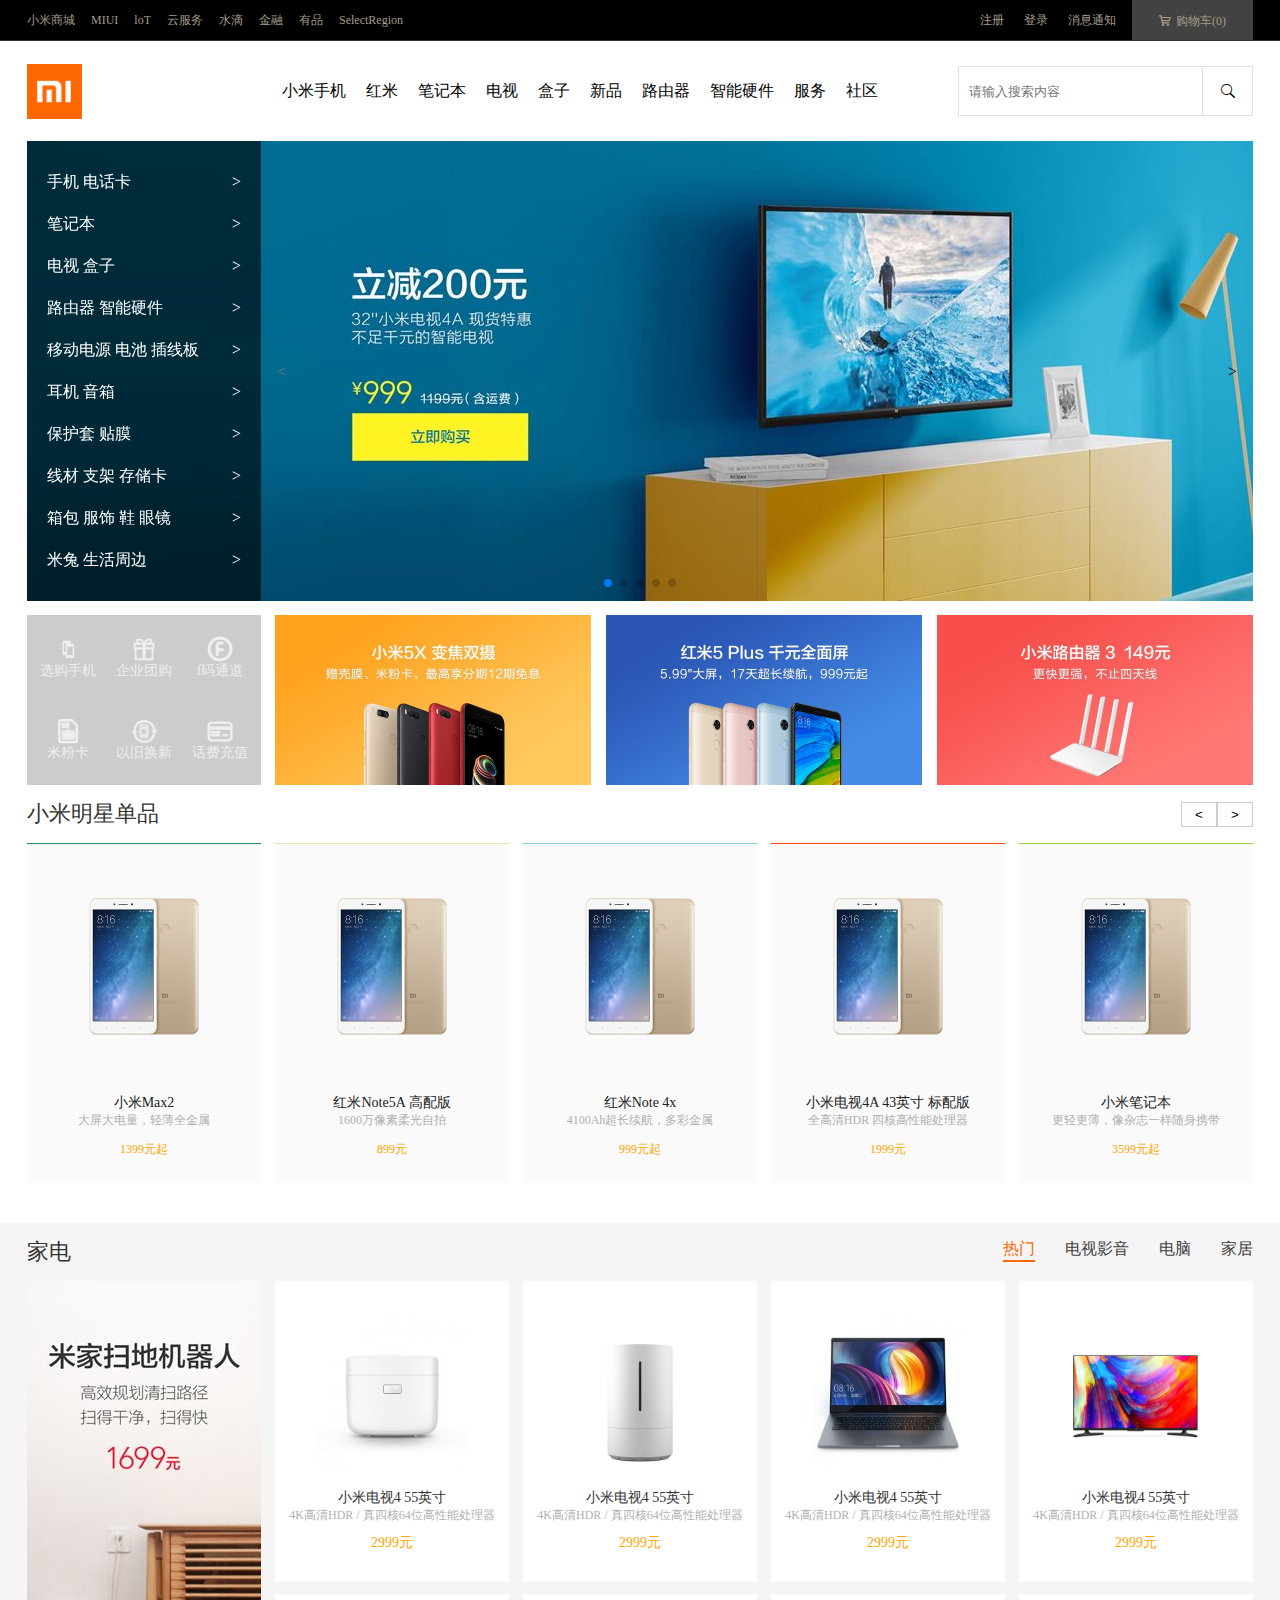
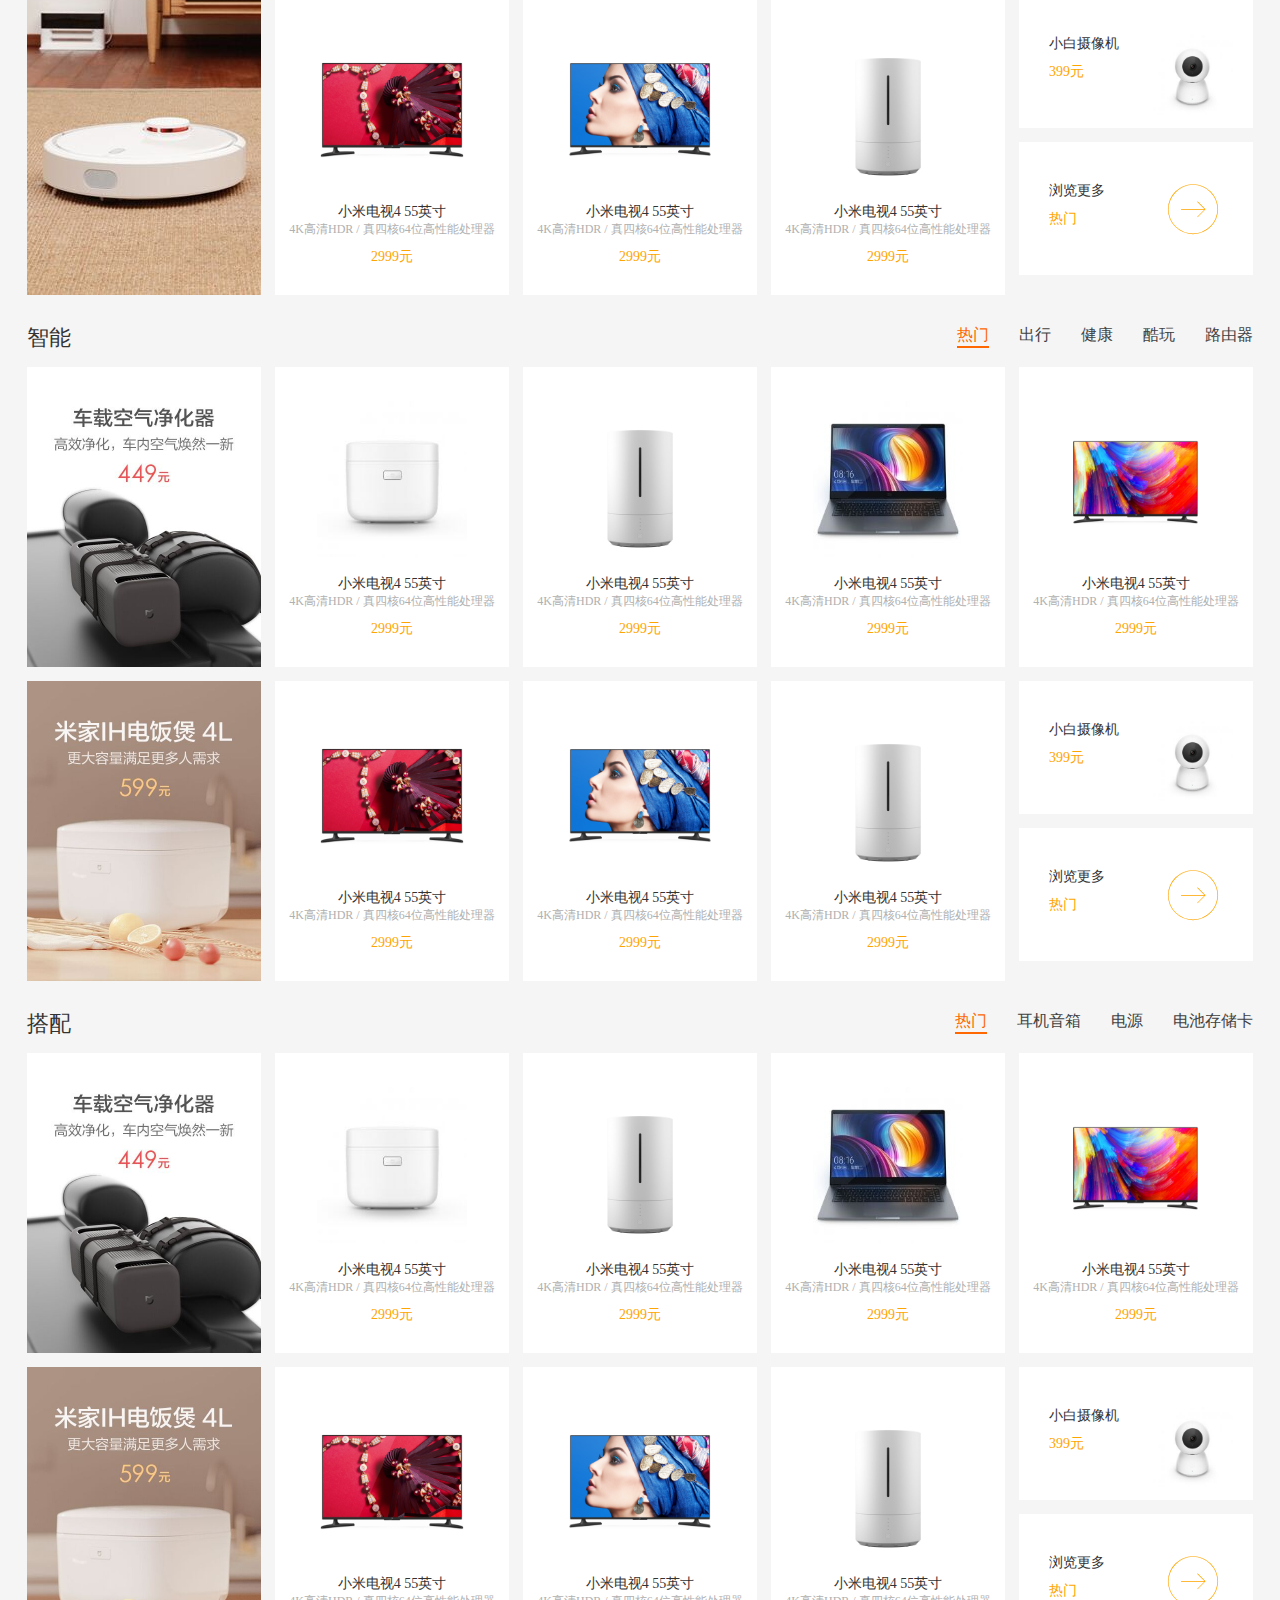
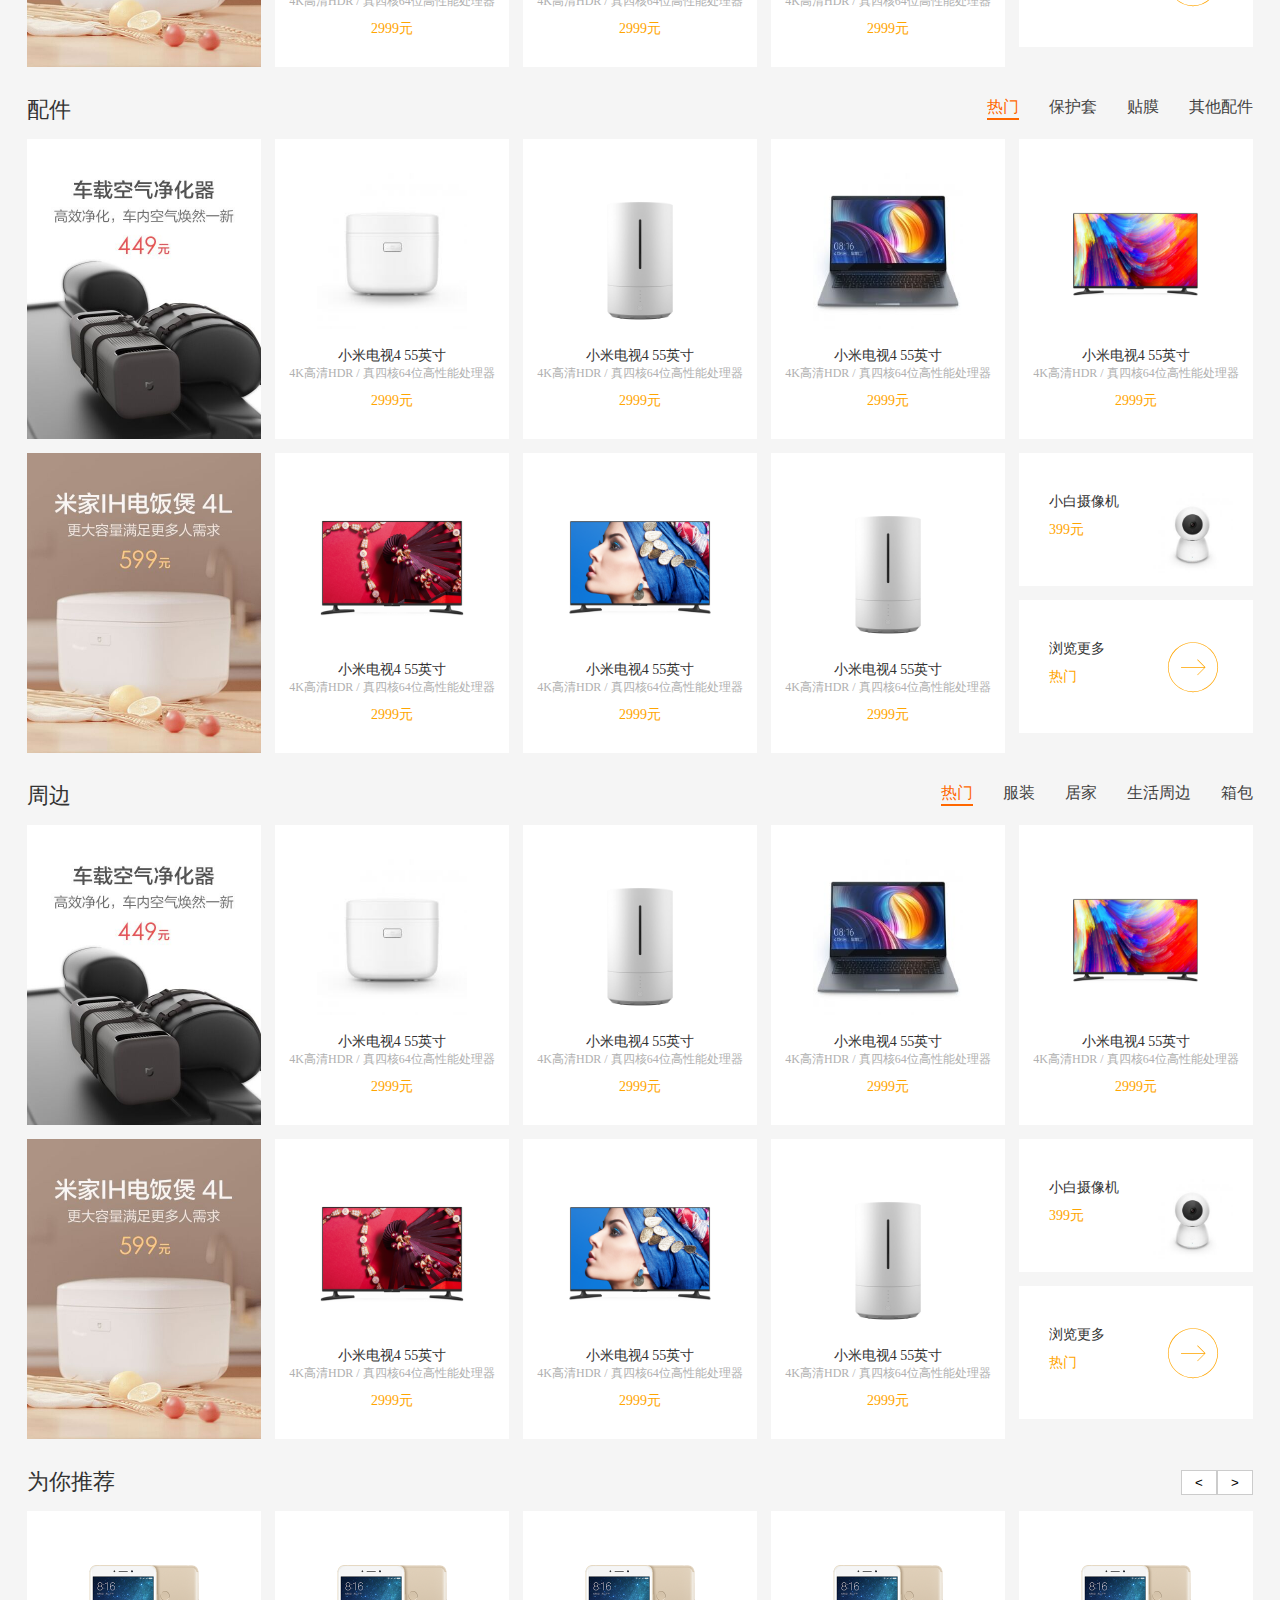
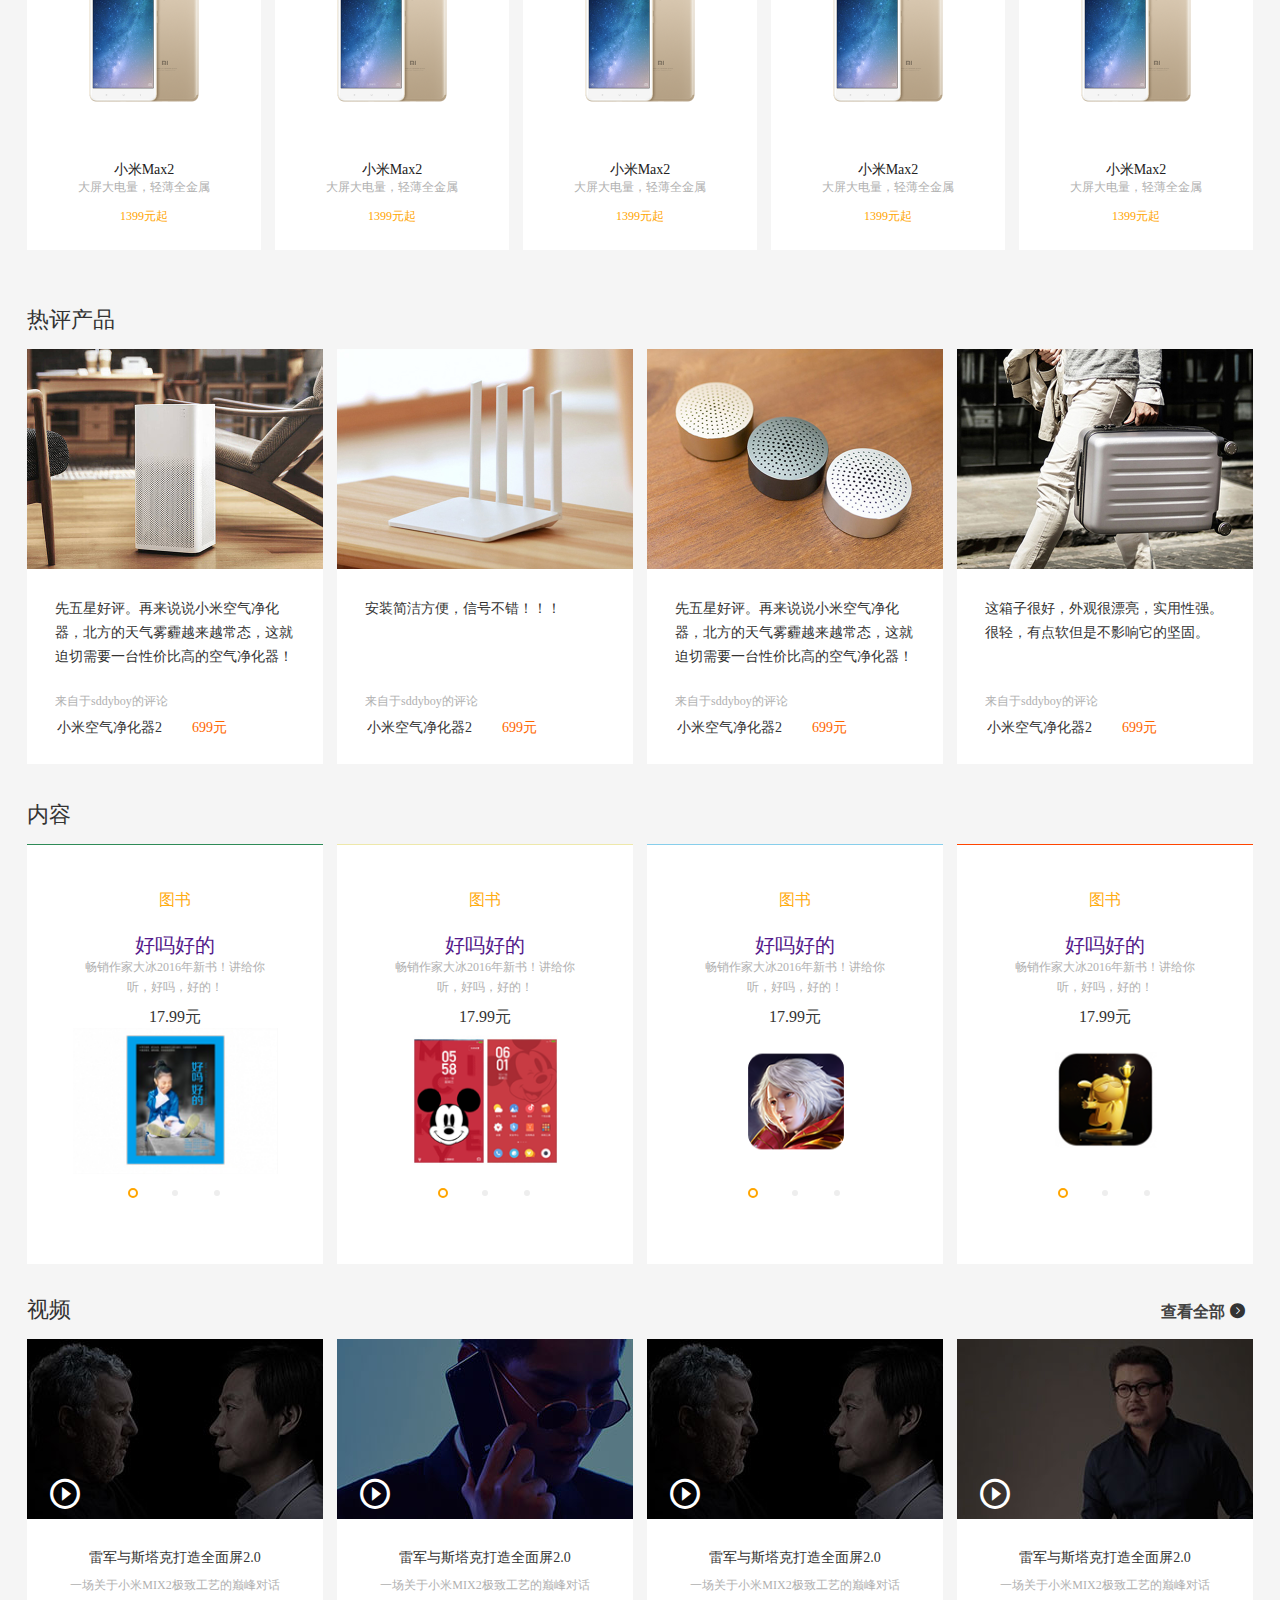
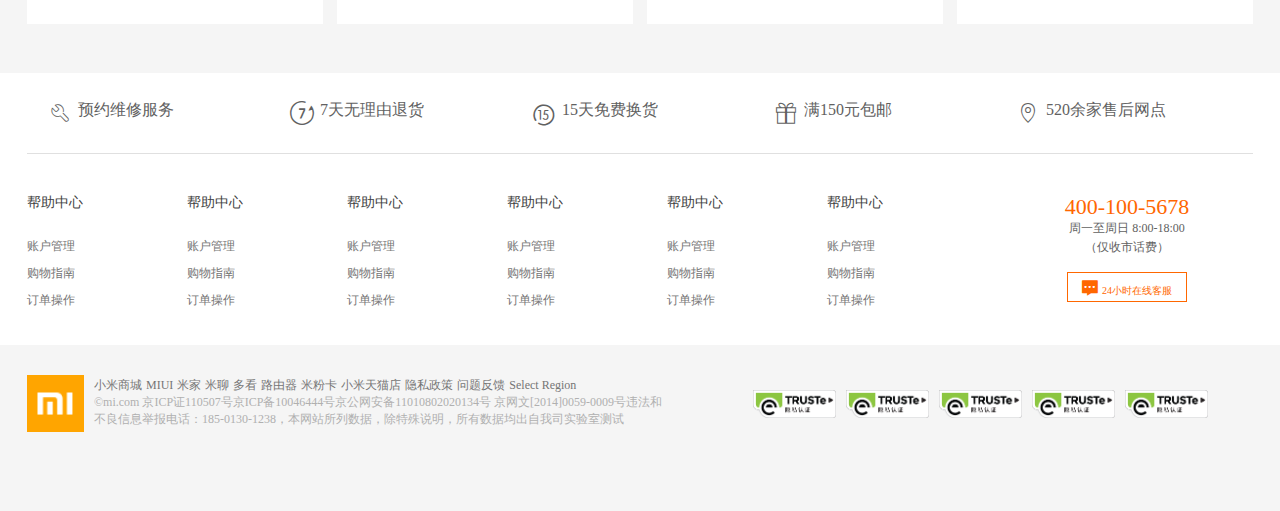
==== commit e775f67d: "1" ====
--- a/index.html
+++ b/index.html
@@ -1051,11 +1051,11 @@
 					<div class="neirong-item5">
 						<img src="image/neirong xia1.png" alt="">	
 					</div>
-					<ul class="neirong-item6">
-						<li class="dot dot1"></li>
-						<li class="dot"></li>
-						<li class="dot"></li>			
-					</ul>
+					<div class="neirong-item6">
+						<div class="neirong-yuan neirong-yuan-active"></div>
+						<div class="neirong-yuan yuan1"></div>
+						<div class="neirong-yuan yuan2"></div>
+					</div>
                 </div>
 
                 <div class="neirong-itm">
@@ -1066,11 +1066,11 @@
 					<div class="neirong-item5">
 						<img src="image/neirong xia2.png" alt="">	
 					</div>
-					<ul class="neirong-item6">
-						<li class="dot dot1"></li>
-						<li class="dot"></li>
-						<li class="dot"></li>			
-					</ul>
+					<div class="neirong-item6">
+						<div class="neirong-yuan neirong-yuan-active"></div>
+						<div class="neirong-yuan yuan1"></div>
+						<div class="neirong-yuan yuan2"></div>
+					</div>
                 </div>
 
                 <div class="neirong-itm">
@@ -1081,11 +1081,11 @@
 					<div class="neirong-item5">
 						<img src="image/neirong xia3.png" alt="">	
 					</div>
-					<ul class="neirong-item6">
-						<li class="dot dot1"></li>
-						<li class="dot"></li>
-						<li class="dot"></li>			
-					</ul>
+					<div class="neirong-item6">
+						<div class="neirong-yuan neirong-yuan-active"></div>
+						<div class="neirong-yuan yuan1"></div>
+						<div class="neirong-yuan yuan2"></div>
+					</div>
                 </div>
 
                 <div class="neirong-itm">
@@ -1096,17 +1096,17 @@
 					<div class="neirong-item5">
 						<img src="image/neirong xia4.png" alt="">	
 					</div>
-					<ul class="neirong-item6">
-						<li class="dot dot1"></li>
-						<li class="dot"></li>
-						<li class="dot"></li>			
-					</ul>
+					<div class="neirong-item6">
+						<div class="neirong-yuan neirong-yuan-active"></div>
+						<div class="neirong-yuan yuan1"></div>
+						<div class="neirong-yuan yuan2"></div>
+					</div>
                 </div>
 		</div>
 		</div>
 		<!-- 内容结束 -->
 		<!-- 视频开始 -->
-		<div class="reping">
+		<div class="reping SHIPIN">
 			<div class="danpin-top">
 				<h1 class="danpin-title">视频</h1>
 				<div class="shipin-right">
@@ -1163,11 +1163,168 @@
            </div>
         </div>	
 		<!-- 视频结束 -->
+
+		<!-- foot开始 -->
+		<div class="foot">
+			<div class="foot-top">
+				<ul class="foot-top-item">
+					<li class="foot-top-item1">
+						<a href="" class="foot-top-item2">
+							<span class="iconfont icon-weixiu foot-weixiu"></span> 
+							<span class="foot-weixiuwenzi">预约维修服务</span>
+						</a>	
+						<!-- <a href="" class="foot-top-item2">预约维修服务6</a> -->
+					</li>
+
+					<li class="foot-top-item1">
+						<a href="" class="foot-top-item2">
+							<span class="iconfont icon-tianwuliyoutuihuo foot-weixiu "></span> 
+							<span class="foot-weixiuwenzi">7天无理由退货</span>
+						</a>	
+						<!-- <a href="" class="foot-top-item2">预约维修服务6</a> -->
+					</li>
+
+					<li class="foot-top-item1">
+						<a href="" class="foot-top-item2">
+							<span class="iconfont icon-15tianwuliyoutuihuo foot-weixiu"></span> 
+							<span class="foot-weixiuwenzi">15天免费换货</span>
+						</a>	
+						<!-- <a href="" class="foot-top-item2">预约维修服务6</a> -->
+					</li>
+
+					<li class="foot-top-item1">
+						<a href="" class="foot-top-item2">
+							<span class="iconfont icon-man150yuanbaoyou24px foot-weixiu"></span> 
+							<span class="foot-weixiuwenzi">满150元包邮</span>
+						</a>	
+						<!-- <a href="" class="foot-top-item2">预约维修服务6</a> -->
+					</li>
+
+					<li class="foot-top-item1">
+						<a href="" class="foot-top-item2">
+							<span class="iconfont icon-520jiashouhouwangdian24px foot-weixiu "></span> 
+							<span class="foot-weixiuwenzi">520余家售后网点</span>
+						</a>	
+						<!-- <a href="" class="foot-top-item2">预约维修服务6</a> -->
+					</li>
+				</ul>
+			</div>
+
+			<div class="foot-bottom">
+				<div class="foot-bottom-item">
+					<span class="foot-bottom-item1">帮助中心</span>
+					<a href="" class="foot-bottom-item2">账户管理</a>
+					<a href="" class="foot-bottom-item2">购物指南</a>
+					<a href="" class="foot-bottom-item2">订单操作</a>
+				</div>
+
+				<div class="foot-bottom-item">
+					<span class="foot-bottom-item1">帮助中心</span>
+					<a href="" class="foot-bottom-item2">账户管理</a>
+					<a href="" class="foot-bottom-item2">购物指南</a>
+					<a href="" class="foot-bottom-item2">订单操作</a>
+				</div>
+
+				<div class="foot-bottom-item">
+					<span class="foot-bottom-item1">帮助中心</span>
+					<a href="" class="foot-bottom-item2">账户管理</a>
+					<a href="" class="foot-bottom-item2">购物指南</a>
+					<a href="" class="foot-bottom-item2">订单操作</a>
+				</div>
+
+				<div class="foot-bottom-item">
+					<span class="foot-bottom-item1">帮助中心</span>
+					<a href="" class="foot-bottom-item2">账户管理</a>
+					<a href="" class="foot-bottom-item2">购物指南</a>
+					<a href="" class="foot-bottom-item2">订单操作</a>
+				</div>
+
+				<div class="foot-bottom-item">
+					<span class="foot-bottom-item1">帮助中心</span>
+					<a href="" class="foot-bottom-item2">账户管理</a>
+					<a href="" class="foot-bottom-item2">购物指南</a>
+					<a href="" class="foot-bottom-item2">订单操作</a>
+				</div>
+
+				<div class="foot-bottom-item">
+					<span class="foot-bottom-item1">帮助中心</span>
+					<a href="" class="foot-bottom-item2">账户管理</a>
+					<a href="" class="foot-bottom-item2">购物指南</a>
+					<a href="" class="foot-bottom-item2">订单操作</a>
+				</div>
+
+				<div class="foot-bottom-right">
+					<span class="foot-dianhua">400-100-5678</span>
+					<span class="foot-shijian">周一至周日 8:00-18:00</span>
+					<span class="foot-shihuafei">（仅收市话费）</span>
+					<a href="" class="foot-kefu">
+							<span class="iconfont icon-xinxi foot-bottom-xiaoxi"></span> 
+							<span class="foot-bottom-xiaoxi">24小时在线客服</span>
+						</a>	
+				</div>
+
+				
+			</div>
+		</div>
+
+		<div class="zuixiamian">
+			<div class="zuixiamian-neikuan">
+				<div class="zuixiamian-left">
+					<div class="left-logo">
+						<img src="image/mi-logo.touming.ico" alt="">
+					</div>
+					<div class="zuixiamian-yinsi">
+						<a href="" class="bottom-lianjietop">
+							<span class="bottom-lianjietop1">小米商城</span>
+							<span class="bottom-lianjietop1">MIUI</span>
+							<span class="bottom-lianjietop1">米家</span>
+							<span class="bottom-lianjietop1">米聊</span>
+							<span class="bottom-lianjietop1">多看</span>
+							<span class="bottom-lianjietop1">路由器</span>
+							<span class="bottom-lianjietop1">米粉卡</span>
+							<span class="bottom-lianjietop1">小米天猫店</span>
+							<span class="bottom-lianjietop1">隐私政策</span>
+							<span class="bottom-lianjietop1">问题反馈</span>
+							<span class="bottom-lianjietop1">Select Region</span>
+						</a>
+						<p class="beian">©mi.com 京ICP证110507号京ICP备10046444号京公网安备11010802020134号 京网文[2014]0059-0009号违法和不良信息举报电话：185-0130-1238，本网站所列数据，除特殊说明，所有数据均出自我司实验室测试</p>
+					</div>
+				</div>
+
+				<div class="zuixiamian-right">
+					<div class="tupian1">
+						<img src="image/foot.png1.png" alt="">
+					</div>
+
+					<div class="tupian1">
+						<img src="image/foot.png1.png" alt="">
+					</div>
+
+
+					<div class="tupian1">
+						<img src="image/foot.png1.png" alt="">
+					</div>
+
+
+					<div class="tupian1">
+						<img src="image/foot.png1.png" alt="">
+					</div>
+
+					
+					<div class="tupian1">
+						<img src="image/foot.png1.png" alt="">
+					</div>
+				</div>
+
+			</div>
+		</div>
+		<!-- foot结束 -->
+		
    </div>
 
 </body>
 </html>
-<script src="js/jquery.js"></script>   <!-- herf 引入外部链接  src 引入外部文件 -->
+<script src="js/swiper.min.js"></script>   <!-- herf 引入外部链接  src 引入外部文件 -->
 <script src="js/swiper.min.js"></script>    <!-- js最好放置最底部 -->
 <script>        
   var mySwiper = new Swiper ('.swiper-container', {     
--- a/css/index.css
+++ b/css/index.css
@@ -346,7 +346,7 @@
     font-size: 16px;
     color: #424242;
 }
-.jiandian-xuan span:hover{
+.jiadian-xuan span:hover{
 	border-bottom: 2px solid orange;
  	color: orange;
  }
@@ -665,17 +665,31 @@
 	text-align: center;
 }
 .neirong-item6{
-	width: 110px;
-	height: 10px;
-	margin-bottom: 40px;
-	margin: 0 auto;
-	/* background-color: blue; */
-}
-.neirong-item6:hover{
-	background-color:orange;
-	/* cursor: pointer; */
-}
-.item7{
+	margin: 0 auto;
+	width: 94px;
+	height: 30px;
+	margin-top:10px;
+}
+.neirong-item6 .neirong-yuan-active{
+	border-color: orange;
+	background: #fff;
+}
+.neirong-yuan{
+	width: 6px;
+    height: 6px;
+    margin-right: 32px;
+	border-radius: 50%;
+	background: #eee;
+	float: left;
+	border: 2px solid #fff;
+}
+.yuan2{
+	margin: 0;
+}
+.zuihou{
+	margin: 0;
+}
+/* .item7{
 	margin-right: 18px;
 	margin-left: 18px;
 	border: 2px solid orange; 
@@ -683,7 +697,7 @@
 }
 .item8{
 	margin-top: 2px;
-}
+} */
 /* .dot{
 	width: 10px;
 	height: 10px;
@@ -714,6 +728,9 @@
 .neirong1{
 	margin-left: 0;
 }
+.SHIPIN{
+	height: 330px;
+}
 .shipin-right{
 	width: 92px;
 	height: 30px;
@@ -752,7 +769,7 @@
 	transition: all .3s linear;
 }
 .shipin-itm:hover{
-	box-shadow: 0 15px 30px rgba(0, 0, 0, 0.1);
+	box-shadow: 0 15px 30px rgba(.3, .3, 0, 0.1);
 	transform: translateY(-5px);
 }
 .shipin-btn{
@@ -796,7 +813,8 @@
 
 }
 .neirong-item5{
-
+	width: 205px;
+	margin: 0 auto;
 }
 /* .shipin1{
 	margin-left: 0;
@@ -976,4 +994,187 @@
 .banner-lunbodian-item:nth-child(1){
 	background-color: #fff;
 	border: 2px solid #666;
+}
+
+.foot{
+	width: 100%;
+	height: 272px;
+	background-color: #fff;
+	margin-top: 62px;
+}
+.foot-top{
+	width: 1226px;
+	height: 26px;
+	background-color: #fff;
+	margin: 0 auto;
+	border-bottom: 1px solid #e0e0e0;
+	padding-top: 27px;
+	padding-bottom: 27px;
+
+}
+.foot-top-item{
+	width: 1226px;
+	height: 25px;
+}
+.foot-top-item1{
+	width: 242px;
+	height: 24px;
+	float: left;
+}
+.foot-top-item2{
+	display: block;
+	width: 200px;
+	height: 24px;
+	margin: 0 auto;
+}
+.foot-top .foot-weixiu{
+	font-size: 24px;
+	font-weight: 400;
+	color: rgba(255, 255, 255, 0.7);
+	display: block;
+	float: left;
+	color: #616161;
+	margin-right: 6px;
+}
+.foot-weixiuwenzi{
+	font-size:16px;
+	color: rgba(255, 255, 255, 0.7);
+	display: block;
+	float: left;
+	color: #616161;
+}
+.foot-top-item2:hover .foot-weixiuwenzi{
+	color: orange;
+}
+.foot-top-item2:hover .foot-weixiu{
+	color: orange;
+}
+.foot-bottom-item2:hover{
+	color: orange;
+}
+.foot-bottom{
+	width: 1226px;
+	height: 112px;
+	margin: 0 auto;
+	padding: 40px 0;
+}
+.foot-bottom-item{
+	width: 160px;
+	height: 112px;
+	float: left;
+}
+.foot-bottom-item1{
+	margin-bottom: 26px;
+	font-size: 14px;
+    color: #424242;
+    display: block;
+}
+.foot-bottom-item2{
+	color: #757575;
+	font-size: 12px;
+	display: block;
+	margin-top: 10px;
+} 
+.foot-bottom-right{
+	width: 252px;
+	height: 112px;
+	float: right;
+	text-align: center;
+}   
+.foot-dianhua{
+	margin: 0 0 5px;
+    font-size: 22px;
+    color: #ff6700;
+}
+.foot-shijian{
+	margin: 0 0 2px;
+    font-size: 12px;
+    color: #616161;
+    display: block;
+}
+.foot-shihuafei{
+    font-size: 12px;
+    color: #616161;
+    display: block;
+    margin: 0 0 16px;
+}
+.foot-kefu{
+   	border: 1px solid #ff6700;
+   	width: 120px;
+   	height: 30px;
+   	display: block;
+   	width: 118px;
+   	height: 28px;
+   	margin: 0 auto;
+   	text-align: center;
+}
+.foot-kefu:hover{
+	background-color:  #ff6700;
+}
+.foot-kefu:hover .foot-bottom-xiaoxi{
+	color: #fff;
+}
+.foot-bottom-xiaoxi{
+	font-size: 10px;
+	color: #ff6700;
+	/* float: left; */
+	line-height: 30px;
+	/* margin-left: 10px ; */
+}
+.zuixiamian{
+	width: 100%;
+	/* height: 106px; */
+}
+.zuixiamian-neikuan{
+	width: 1226px;
+	height: 106px;
+	margin: 0 auto;
+	padding: 30px 0;
+}
+.zuixiamian-left{
+	width: 641px;
+	height: 57px;
+	float: left;
+}
+.left-logo{
+	width: 57px;
+	height: 57px;
+	background-color: orange;
+	margin-right: 10px;
+	float: left;
+}
+.zuixiamian-yinsi{
+	width: 574px;
+	height: 57px;
+	float: right;
+}
+.bottom-lianjietop{
+	width: 574px;
+	height: 18px;
+}
+.bottom-lianjietop1{
+	font-size: 12px;
+	color: #757575;
+}
+.beian{
+	color: #b0b0b0;
+	font-size: 12px;
+	width: 574px;
+	height: 35px;
+	display: block;
+}
+.zuixiamian-right{
+	width: 500px;
+	height: 57px;
+	float: right;
+}
+.tupian1{
+	width: 83px;
+	height: 28px;
+	margin-top: 14.5px;
+	float: left;
+	margin-right: 10px;
+}
+.bottom-lianjietop1:hover{
+	color: orange;
 }